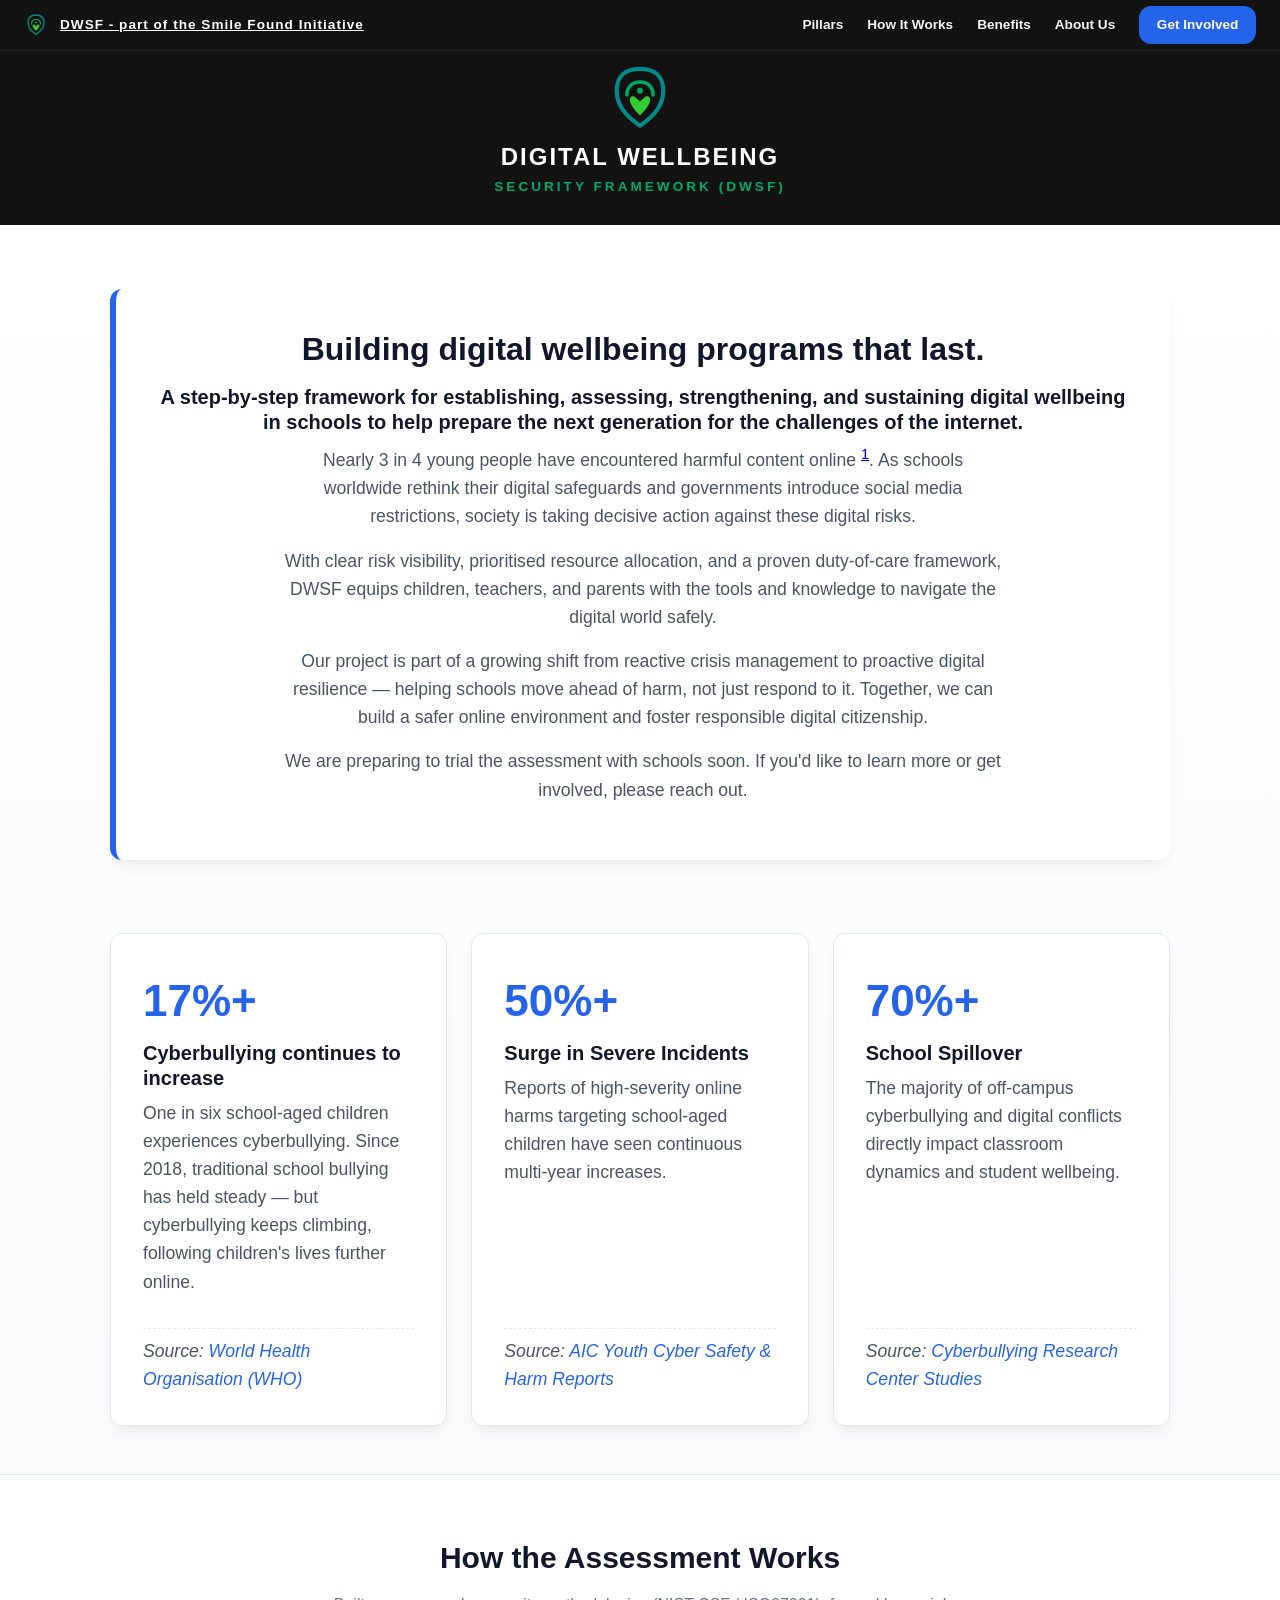
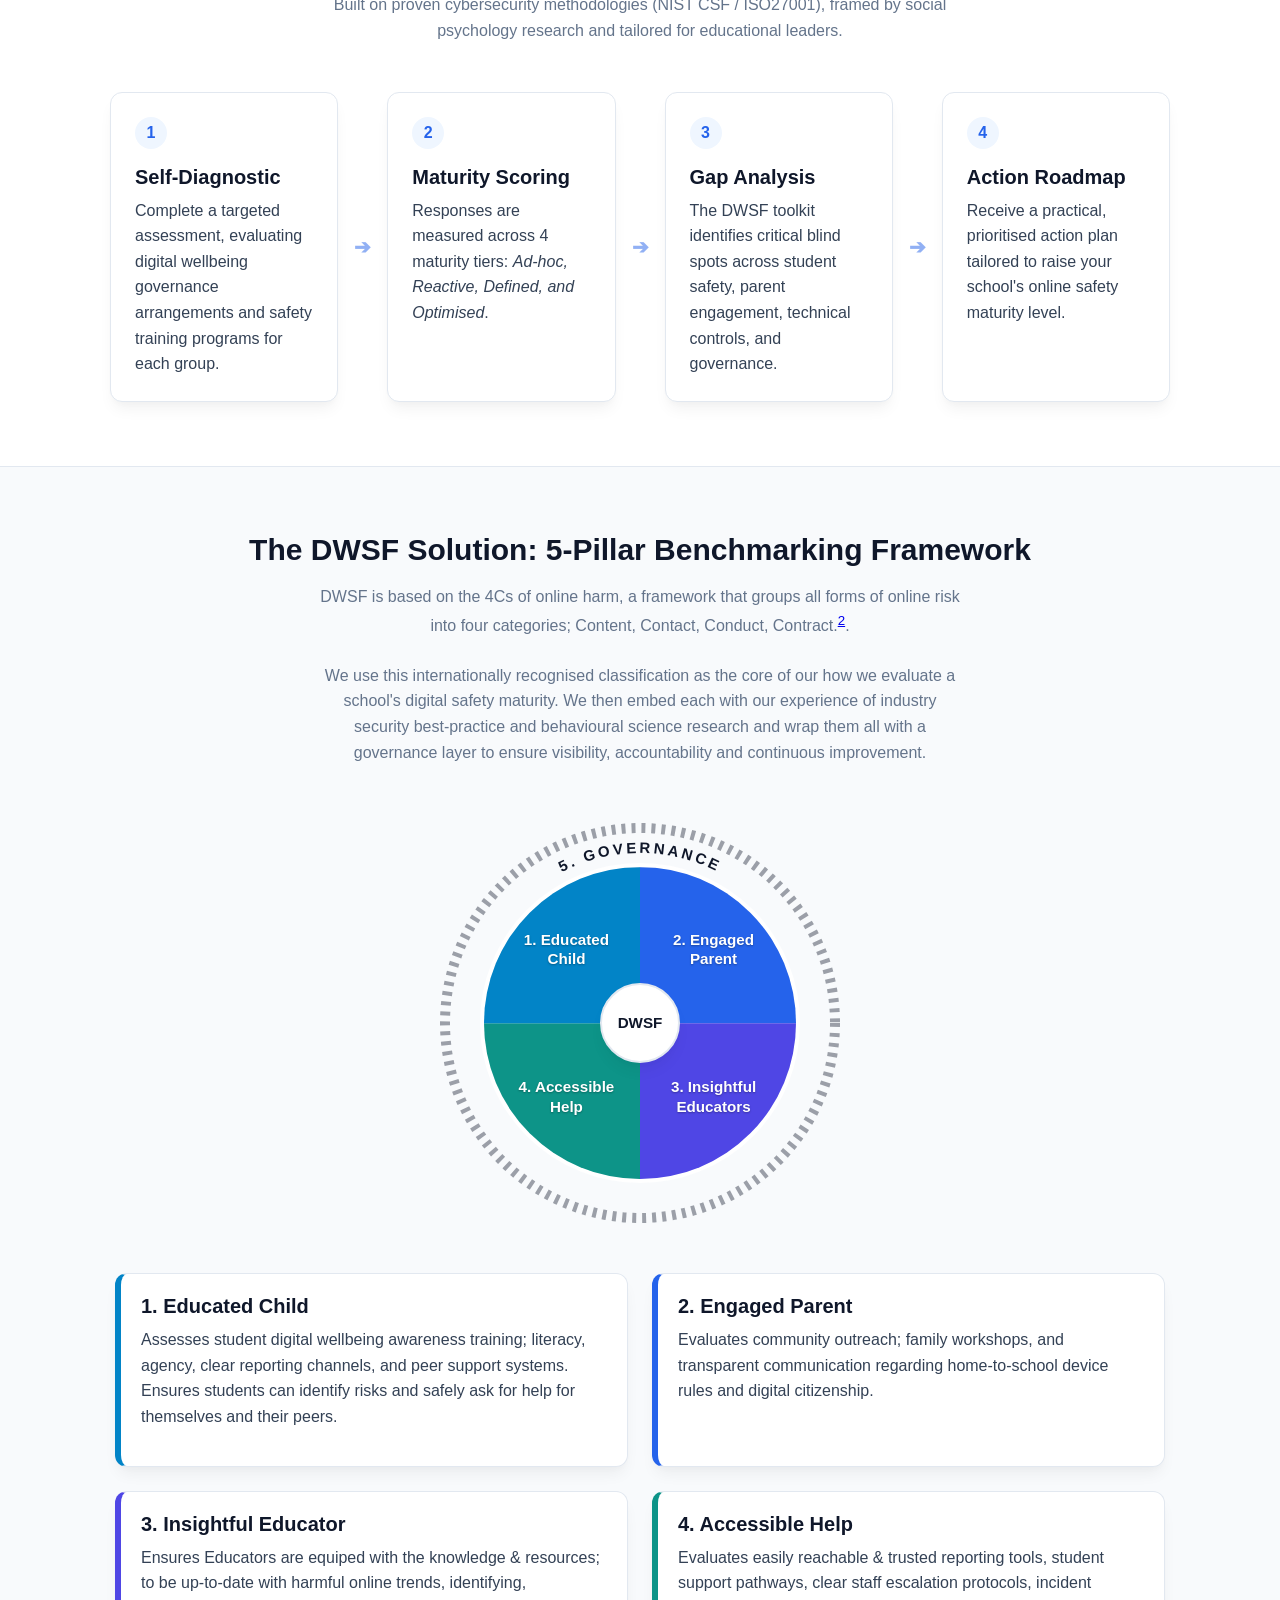
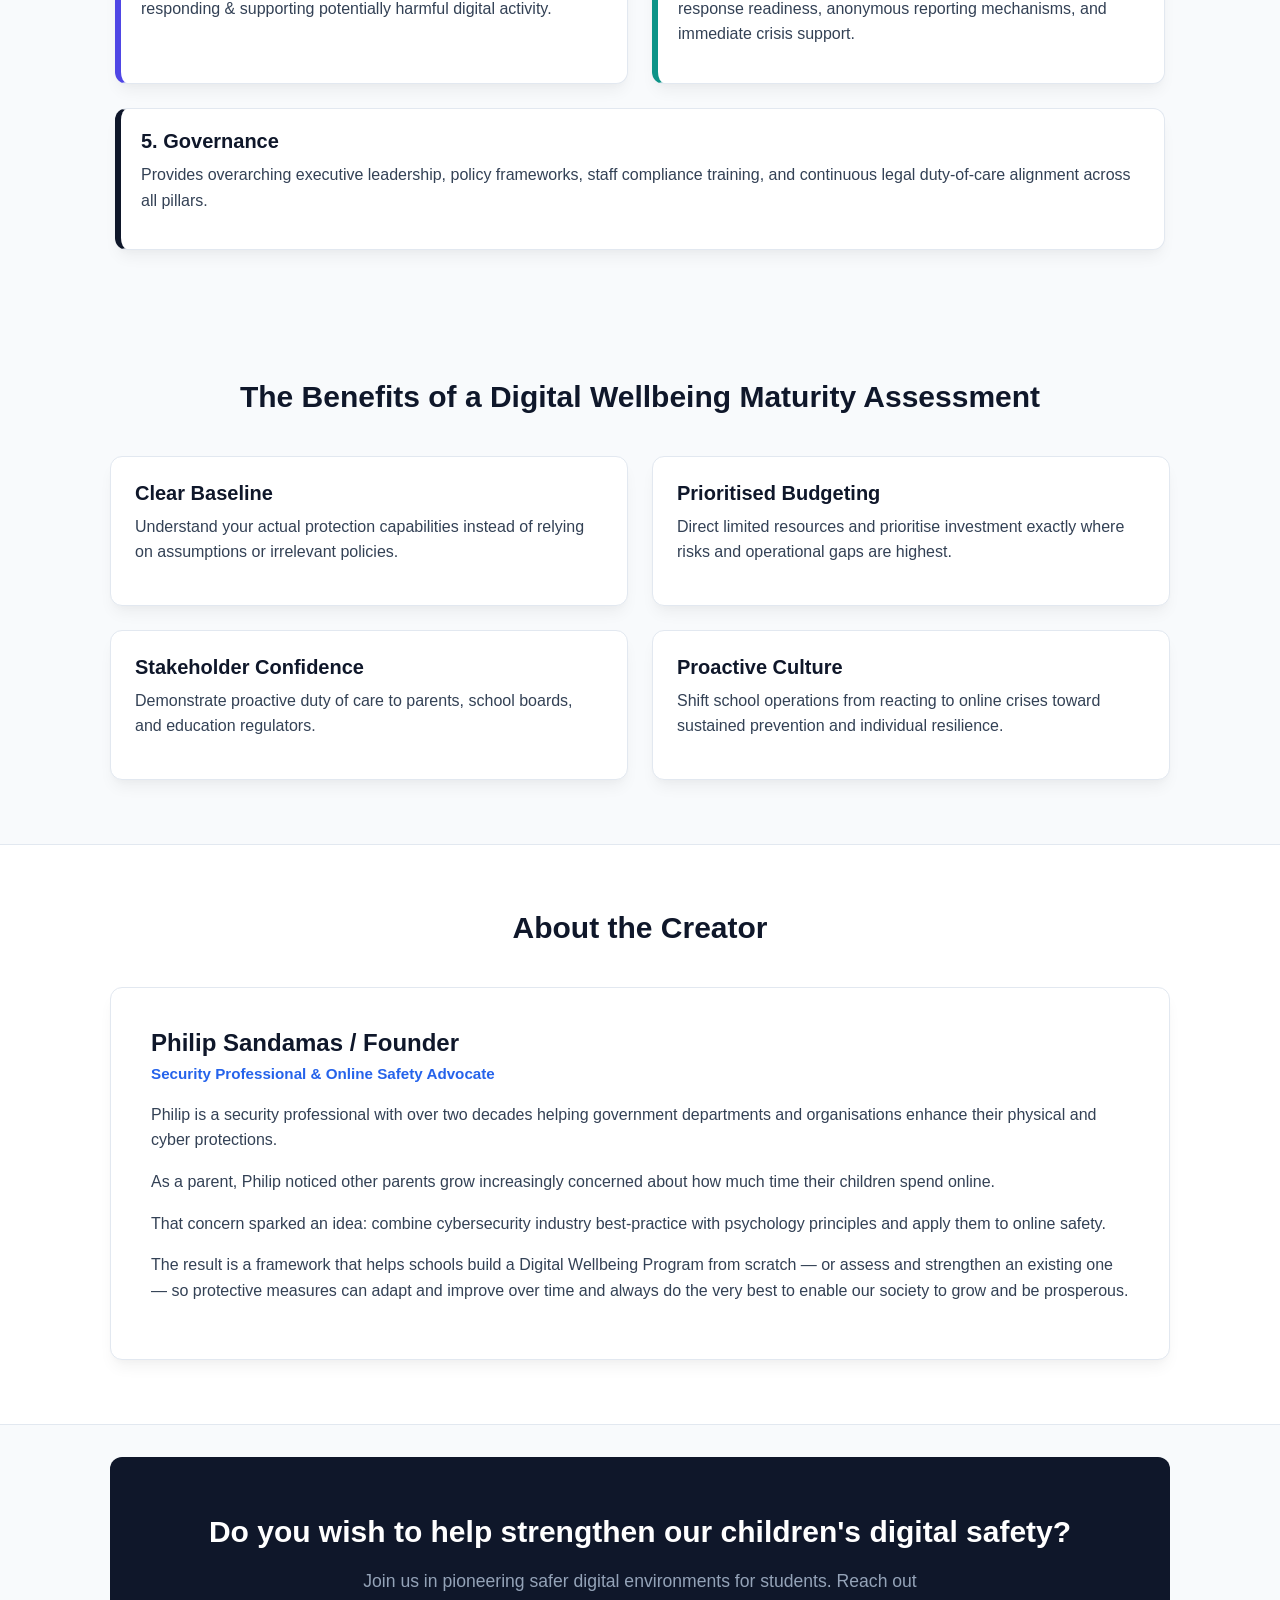
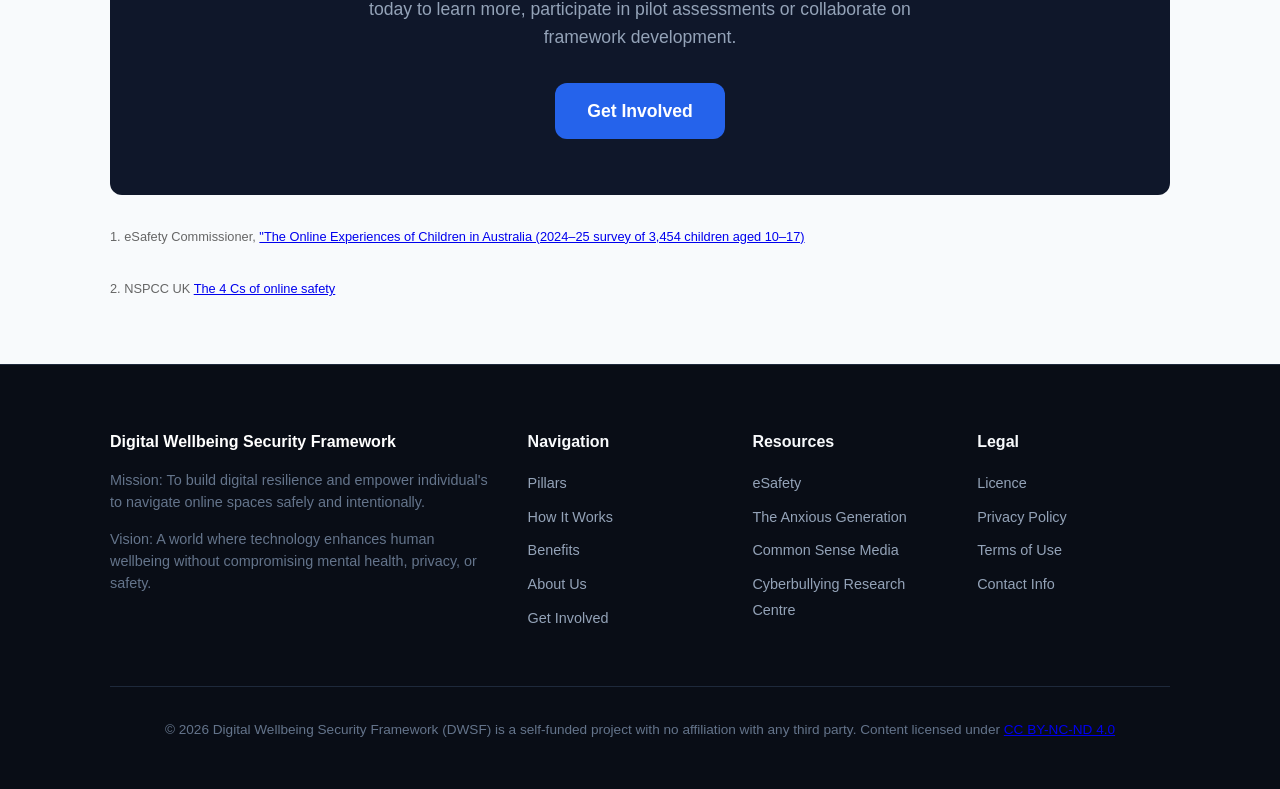
==== index.html @ 6ddc3c22 "Change link text from 'Get in touch' to 'Get Involved'" ====
<!DOCTYPE html>
<html lang="en">
<head>
<meta charset="UTF-8">
<meta name="viewport" content="width=device-width, initial-scale=1.0">
<title>Digital Wellbeing Security Framework (DWSF).</title>

  <link rel="stylesheet" href="style.css">

  <!--icon in titl url bar. If removing, rememnber the four SVG files in root-->
<link rel="icon" href="/favicon.ico" sizes="any">
  <link rel="icon" href="icon.svg" type="image/svg+xml">
  <link rel="apple-touch-icon" href="apple-touch-icon.png">
  
</head>
<body id="top">

<!-- ============ HEADER ============ -->
<header class="site-header">
  <div class="header-logo">
    <svg class="logo-icon-header" viewBox="0 0 240 240" fill="none" xmlns="http://www.w3.org/2000/svg">
      <path d="M120 20 C170 20 200 45 200 95 C200 155 150 195 120 215 C90 195 40 155 40 95 C40 45 70 20 120 20 Z" stroke="#008B8B" stroke-width="14" fill="none" stroke-linejoin="round"/>
      <path d="M75 110 C75 80 95 65 120 65 C145 65 165 80 165 110" stroke="#00A86B" stroke-width="12" stroke-linecap="round" fill="none"/>
      <circle cx="120" cy="95" r="10" fill="#00A86B"/>
      <path d="M120 180 C100 160 85 140 85 125 C85 115 95 110 105 118 L120 132 L135 118 C145 110 155 115 155 125 C155 140 140 160 120 180 Z" fill="#32CD32"/>
    </svg>
    <a href="#top" class="header-title">DWSF - part of the Smile Found Initiative</a>
  </div>
  <nav class="header-nav" id="headerNav">
    <a href="#pillars">Pillars</a>
    <a href="#how-it-works">How It Works</a>
    <a href="#benefits">Benefits</a>
    <a href="#about">About Us</a>
    <a href="#get-involved" class="btn">Get Involved</a>
  </nav>

  <button class="nav-toggle" id="navToggle" aria-label="Toggle navigation menu" aria-expanded="false">
    <span></span>
    <span></span>
    <span></span>
  </button>
</header>

<!-- ============ DARK HERO ============ -->
<section class="hero-section">
  <div class="hero-logo-wrapper">
    <svg class="logo-icon-hero" viewBox="0 0 240 240" fill="none" xmlns="http://www.w3.org/2000/svg">
      <path d="M120 20 C170 20 200 45 200 95 C200 155 150 195 120 215 C90 195 40 155 40 95 C40 45 70 20 120 20 Z" stroke="#008B8B" stroke-width="14" fill="none" stroke-linejoin="round"/>
      <path d="M75 110 C75 80 95 65 120 65 C145 65 165 80 165 110" stroke="#00A86B" stroke-width="12" stroke-linecap="round" fill="none"/>
      <circle cx="120" cy="95" r="10" fill="#00A86B"/>
      <path d="M120 180 C100 160 85 140 85 125 C85 115 95 110 105 118 L120 132 L135 118 C145 110 155 115 155 125 C155 140 140 160 120 180 Z" fill="#32CD32"/>
    </svg>
    <h1 class="hero-title">DIGITAL WELLBEING</h1>
    <p class="hero-subtitle">SECURITY FRAMEWORK (DWSF)</p>
  </div>
</section>

<!-- ============ CONTENT INTRO ============ -->
<section class="hero-content">
  <div class="container">

    <div class="hero-box">
    <h2>Building digital wellbeing programs that last.</h2>

    <h3>A step-by-step framework for establishing, assessing, strengthening, and sustaining digital wellbeing in schools to help prepare the next generation for the challenges of the internet.</h3>

    <p>Nearly 3 in 4 young people have encountered harmful content online <sup><a href="#footnote-1" id="ref-1">1</a></sup>. As schools worldwide rethink their digital safeguards and governments introduce social media restrictions, society is taking decisive action against these digital risks.</p>

    <p>With clear risk visibility, prioritised resource allocation, and a proven duty-of-care framework, DWSF equips children, teachers, and parents with the tools and knowledge to navigate the digital world safely.</p>

   <p>Our project is part of a growing shift from reactive crisis management to proactive digital resilience — helping schools move ahead of harm, not just respond to it. Together, we can build a safer online environment and foster responsible digital citizenship.</p>

    <p>We are preparing to trial the assessment with schools soon. If you'd like to learn more or get involved, please reach out.</p>
    </div>
    <br>
   

    <div class="stat-grid">
      <div class="stat-card">
        <div>
          <div class="stat-number">17%+</div>
          <h3>Cyberbullying continues to increase</h3>
         <p>One in six school-aged children experiences cyberbullying. Since 2018, traditional school bullying has held steady — but cyberbullying keeps climbing, following children's lives further online.</p>
        </div>
        <p class="stat-source">
          Source: <a href="https://www.who.int/europe/news/item/27-03-2024-one-in-six-school-aged-children-experiences-cyberbullying--finds-new-who-europe-study" target="_blank" rel="noopener noreferrer">World Health Organisation (WHO)</a>
        </p>
      </div>

      <div class="stat-card">
        <div>
          <div class="stat-number">50%+</div>
          <h3>Surge in Severe Incidents</h3>
          <p>Reports of high-severity online harms targeting school-aged children have seen continuous multi-year increases.</p>
        </div>
        <p class="stat-source">
          Source: <a href="https://www.aic.gov.au/publications/tandi/tandi638" target="_blank" rel="noopener noreferrer">AIC Youth Cyber Safety & Harm Reports</a>
        </p>
      </div>

      <div class="stat-card">
        <div>
          <div class="stat-number">70%+</div>
          <h3>School Spillover</h3>
          <p>The majority of off-campus cyberbullying and digital conflicts directly impact classroom dynamics and student wellbeing.</p>
        </div>
        <p class="stat-source">
          Source: <a href="https://cyberbullying.org/summary-of-our-cyberbullying-research" target="_blank" rel="noopener noreferrer">Cyberbullying Research Center Studies</a>
        </p>
      </div>
    </div>
  </div>
</section>

<!-- ============ HOW IT WORKS ============ -->
<section id="how-it-works" style="background: var(--card-bg); border-top: 1px solid var(--border); border-bottom: 1px solid var(--border);">
  <div class="container">
    <h2>How the Assessment Works</h2>
    <p class="text-center" style="max-width: 650px; margin: -1.5rem auto 3rem; color: var(--text-muted);">
      Built on proven cybersecurity methodologies (NIST CSF / ISO27001), framed by social psychology research and tailored for educational leaders.
    </p>

    <div class="steps-wrapper">
      <div class="step-card">
        <div class="step-badge">1</div>
        <h3>Self-Diagnostic</h3>
        <p>Complete a targeted assessment, evaluating digital wellbeing governance arrangements and safety training programs for each group.</p>
      </div>

      <div class="step-arrow" aria-hidden="true">➔</div>

      <div class="step-card">
        <div class="step-badge">2</div>
        <h3>Maturity Scoring</h3>
        <p>Responses are measured across 4 maturity tiers: <em>Ad-hoc, Reactive, Defined, and Optimised</em>.</p>
      </div>

      <div class="step-arrow" aria-hidden="true">➔</div>

      <div class="step-card">
        <div class="step-badge">3</div>
        <h3>Gap Analysis</h3>
        <p>The DWSF toolkit identifies critical blind spots across student safety, parent engagement, technical controls, and governance.</p>
      </div>

      <div class="step-arrow" aria-hidden="true">➔</div>

      <div class="step-card">
        <div class="step-badge">4</div>
        <h3>Action Roadmap</h3>
        <p>Receive a practical, prioritised action plan tailored to raise your school's online safety maturity level.</p>
      </div>
    </div>
  </div>
</section>
  
<!-- ============ PILLARS / FRAMEWORK ============ -->
<section id="pillars">
  <div class="container">
    <h2>The DWSF Solution: 5-Pillar Benchmarking Framework</h2>
    <p class="text-center" style="max-width: 650px; margin: -1.5rem auto 3rem; color: var(--text-muted);">
      DWSF is based on the 4Cs of online harm, a framework that groups all forms of online risk into four categories; Content, Contact, Conduct, Contract.<sup><a href="#ref-2">2</a></sup>.</p>
    
    <p class="text-center" style="max-width: 650px; margin: -1.5rem auto 3rem; color: var(--text-muted);">
      We use this internationally recognised classification as the core of our how we evaluate a school's digital safety maturity. We then embed each with our experience of industry security best-practice and behavioural science research and wrap them all with a governance layer to ensure visibility, accountability and continuous improvement.  
    </p>

    <div class="pillar-diagram-container">
      <div class="circle-wrapper">

        <div class="inner-pie">
          <div class="pie-slice slice-1">
            <span class="slice-text label-1">2. Engaged<br>Parent</span>
          </div>
          <div class="pie-slice slice-2">
            <span class="slice-text label-2">3. Insightful<br>Educators</span>
          </div>
          <div class="pie-slice slice-3">
            <span class="slice-text label-3">4. Accessible<br>Help</span>
          </div>
          <div class="pie-slice slice-4">
            <span class="slice-text label-4">1. Educated<br>Child</span>
          </div>
          <div class="pie-center-hub">DWSF</div>
        </div>

        <svg class="outer-ring-svg" viewBox="0 0 420 420" xmlns="http://www.w3.org/2000/svg">
          <circle cx="210" cy="210" r="195" fill="none" stroke="var(--pillar-gov)" stroke-width="10" stroke-dasharray="4 6" opacity="0.4"/>
          <path id="governanceArc" d="M 40 210 A 170 170 0 0 1 380 210" fill="none" stroke="none"/>
          <text font-size="15" font-weight="800" letter-spacing="3px" fill="var(--pillar-gov)">
            <textPath href="#governanceArc" startOffset="50%" text-anchor="middle">
              5. GOVERNANCE
            </textPath>
          </text>
        </svg>

      </div>

      <!-- Detailed Legend Grid (1 through 5) -->
      <div class="pillar-legend">
        <div class="legend-card child">
          <h3>1. Educated Child</h3>
          <p>Assesses student digital wellbeing awareness training; literacy, agency, clear reporting channels, and peer support systems. Ensures students can identify risks and safely ask for help for themselves and their peers.
          </p>
        </div>

        <div class="legend-card parent">
          <h3>2. Engaged Parent</h3>
          <p>Evaluates community outreach; family workshops, and transparent communication regarding home-to-school device rules and digital citizenship.</p>
        </div>

        <div class="legend-card users">
          <h3>3. Insightful Educator</h3>
          <p>Ensures Educators are equiped with the knowledge & resources; to be up-to-date with harmful online trends, identifying, responding & supporting potentially harmful digital activity.</p>
        </div>

        <div class="legend-card help">
          <h3>4. Accessible Help</h3>
          <p>Evaluates easily reachable & trusted reporting tools, student support pathways, clear staff escalation protocols, incident response readiness, anonymous reporting mechanisms, and immediate crisis support. </p>
        </div>

        <div class="legend-card gov">
          <h3>5. Governance</h3>
          <p>Provides overarching executive leadership, policy frameworks, staff compliance training, and continuous legal duty-of-care alignment across all pillars.</p>
        </div>
      </div>
    </div>
  </div>
</section>

<!-- ============ BENEFITS ============ -->
<section id="benefits">
  <div class="container">
    <h2>The Benefits of a Digital Wellbeing Maturity Assessment</h2>
    <div class="benefits-grid">
      <div class="benefit-item">
        <h3>Clear Baseline</h3>
        <p>Understand your actual protection capabilities instead of relying on assumptions or irrelevant policies.</p>
      </div>
      <div class="benefit-item">
        <h3>Prioritised Budgeting</h3>
        <p>Direct limited resources and prioritise investment exactly where risks and operational gaps are highest.</p>
      </div>
      <div class="benefit-item">
        <h3>Stakeholder Confidence</h3>
        <p>Demonstrate proactive duty of care to parents, school boards, and education regulators.</p>
      </div>
      <div class="benefit-item">
        <h3>Proactive Culture</h3>
        <p>Shift school operations from reacting to online crises toward sustained prevention and individual resilience.</p>
      </div>
    </div>
  </div>
</section>

<!-- ============ ABOUT ============ -->
<section id="about" style="background: var(--card-bg); border-top: 1px solid var(--border); border-bottom: 1px solid var(--border);">
  <div class="container">
    <h2>About the Creator</h2>
    <div class="about-card">
      <!--<div class="about-avatar">Photo Placeholder</div> -->
      <div class="about-content">
        <h3>Philip Sandamas / Founder</h3>
        <div class="about-title">Security Professional &amp; Online Safety Advocate</div>
        <p>Philip is a security professional with over two decades helping government departments and organisations enhance their physical and cyber protections.</p>
        <p>As a parent, Philip noticed other parents grow increasingly concerned about how much time their children spend online.</p> 
        <p>That concern sparked an idea: combine cybersecurity industry best-practice with psychology principles and apply them to online safety.</p>
       <p> The result is a framework that helps schools build a Digital Wellbeing Program from scratch — or assess and strengthen an existing one — so protective measures can adapt and improve over time and always do the very best to enable our society to grow and be prosperous.</p>
      </div>
    </div>
  </div>
</section>

<!-- ============ CTA ============ -->
<section id="get-involved" class="container">
  <div class="cta-section">
    <h2>Do you wish to help strengthen our children's digital safety?</h2>
    <p>Join us in pioneering safer digital environments for students. Reach out today to learn more, participate in pilot assessments or collaborate on framework development.</p>
    <a href="mailto:contact@digitalwellbeingsecurityframework.com?subject=Inquiry%3A%20DWSF%20Project%20Participation" class="btn-cta">Get Involved</a>
  </div>
</section>

<a href="#get-involved" class="floating-cta" id="floatingCta">
  Get Involved
</a>
  
<!-- ============ FOOTNOTE ============ -->
<p id="footnote-1" class="footnote">
  1. eSafety Commissioner,
  <a href="https://www.esafety.gov.au/research/the-online-experiences-of-children-in-australia/snapshot-content-associated-with-harm" target="_blank" rel="noopener noreferrer">"The Online Experiences of Children in Australia (2024–25 survey of 3,454 children aged 10–17)</a>
</p>
  <p id="ref-2" class="footnote">
  2. NSPCC UK
   <a href="https://learning.nspcc.org.uk/news/2023/september/4-cs-of-online-safety#:~:text=These%20are%20known%20as%20the%204%20Cs,face%20when%20interacting%20with%20other%20users%20online." target="_blank" rel="noopener noreferrer">The 4 Cs of online safety</a>
</p>

<!-- ============ FOOTER ============ -->
<footer>
  <div class="container">
    <div class="footer-grid">
      <div class="footer-col">
        <h4 style="color:#FFF;">Digital Wellbeing Security Framework</h4>
        <p>Mission: To build digital resilience and empower individual's to navigate online spaces safely and intentionally.</p>
        <p>Vision: A world where technology enhances human wellbeing without compromising mental health, privacy, or safety.</p>
      </div>
      <div class="footer-col">
        <h4>Navigation</h4>
        <ul class="footer-links">
          <li><a href="#pillars">Pillars</a></li>
          <li><a href="#how-it-works">How It Works</a></li>
          <li><a href="#benefits">Benefits</a></li>
          <li><a href="#about">About Us</a></li>
          <li><a href="#get-involved">Get Involved</a></li>
        </ul>
      </div>
      <div class="footer-col">
        <h4>Resources</h4>
        <ul class="footer-links">
          <li><a href="https://www.esafety.gov.au" target="_blank" rel="noopener noreferrer">eSafety</a></li>
          <li><a href="https://www.anxiousgeneration.com" target="_blank" rel="noopener noreferrer">The Anxious Generation</a></li>
          <li><a href="https://www.commonsense.org" target="_blank" rel="noopener noreferrer">Common Sense Media</a></li>
          <li><a href="https://cyberbullying.org" target="_blank" rel="noopener noreferrer">Cyberbullying Research Centre</a></li>
        </ul>
      </div>
     
      <div class="footer-col">
        <h4>Legal</h4>
        <ul class="footer-links">
         <li><a href="https://creativecommons.org/licenses/by-nc-nd/4.0/">Licence</a></li>
         <li><a href="privacy.html">Privacy Policy</a></li>
          <li><a href="terms.html">Terms of Use</a></li>
          <li><a href="mailto:contact@digitalwellbeingsecurityframework.com">Contact Info</a></li>
        </ul>
      </div>
      
    </div>

    <div class="footer-bottom">
      <p>&copy; 2026 Digital Wellbeing Security Framework (DWSF) is a self-funded project with no affiliation with any third party. Content licensed under 
  <a href="https://creativecommons.org/licenses/by-nc-nd/4.0/" target="_blank" rel="noopener noreferrer">CC BY-NC-ND 4.0</a></p>
   
    </div>
  </div>
</footer>


<script src="./script.js"></script>

</body>
</html>
---- style.css ----
:root {
  --primary: #0F172A;
  --accent: #2563EB;
  --accent-light: #EFF6FF;
  --text: #334155;
  --text-muted: #64748B;
  --bg: #F8FAFC;
  --card-bg: #FFFFFF;
  --border: #E2E8F0;
  --shadow: 0 10px 15px -3px rgba(0, 0, 0, 0.05), 0 4px 6px -2px rgba(0, 0, 0, 0.02);
  --radius: 12px;
  --header-bg: #121212;

  /* Pillar Theme Colors */
  --pillar-1: #0284C7; /* Sky Blue    - 1. Empowered Child */
  --pillar-2: #2563EB; /* Royal Blue  - 2. Engaged Parent */
  --pillar-3: #4F46E5; /* Indigo      - 3. Insightful Educator */
  --pillar-4: #0D9488; /* Teal        - 4. Accessible Help */
  --pillar-gov: #0F172A; /* Dark Navy - 5. Governance (outer ring) */
}

* { box-sizing: border-box; margin: 0; padding: 0; }
html { scroll-behavior: smooth; }

body {
  font-family: -apple-system, BlinkMacSystemFont, "Segoe UI", Roboto, Helvetica, Arial, sans-serif;
  color: var(--text);
  background-color: var(--bg);
  line-height: 1.6;
}

.container { max-width: 1100px; margin: 0 auto; padding: 0 20px; }

h1, h2, h3 { color: var(--primary); font-weight: 700; line-height: 1.25; }
h1 { font-size: 2.5rem; margin-bottom: 1rem; }
h2 { font-size: 1.875rem; text-align: center; margin-bottom: 2.5rem; }
h3 { font-size: 1.25rem; margin-bottom: 0.5rem; }

p { margin-bottom: 1rem; }
.text-center { text-align: center; }
section { padding: 4rem 0; }

/* ============ HEADER (dark, Spotify-style) ============ */
.site-header {
  display: flex;
  justify-content: space-between;
  align-items: center;
  padding: 6px 24px;
  background-color: #121212;
  position: sticky;
  top: 0;
  z-index: 100;
  border-bottom: 1px solid #222222;
  transition: background-color 180ms ease;
}

.header-logo { display: flex; align-items: center; gap: 12px; }
.logo-icon-header { height: 24px; width: auto; object-fit: contain; }

.header-title {
  color: #ffffff;
  font-weight: 700;
  font-size: 0.85rem;
  letter-spacing: 1px;
}

.header-nav { display: flex; align-items: center; gap: 1.5rem; list-style: none; }

.header-nav a {
  color: #f8f5f5;
  text-decoration: none;
  font-weight: 600;
  font-size: 0.85rem;
  transition: color 0.2s ease;
}
.header-nav a:hover { color: #ffffff; }

.nav-toggle {
  display: none;
  flex-direction: column;
  justify-content: space-between;
  width: 24px;
  height: 18px;
  background: none;
  border: none;
  cursor: pointer;
  padding: 0;
}

.nav-toggle span {
  display: block;
  height: 2px;
  width: 100%;
  background-color: #ffffff;
  border-radius: 2px;
}

.btn {
  display: inline-block;
  background-color: var(--accent);
  color: #FFF !important;
  padding: 0.5rem 1.1rem;
  border-radius: var(--radius);
  text-decoration: none;
  font-weight: 600;
  font-size: 0.85rem;
  transition: background-color 0.2s ease;
}
.btn:hover { background-color: #1D4ED8; }

/* ============ DARK HERO (icon + title) ============ */
.hero-section {
  display: flex;
  justify-content: center;
  align-items: center;
  text-align: center;
  padding: 12px 20px;
  background-color: #121212;
}

.hero-logo-wrapper { display: flex; flex-direction: column; align-items: center; }

.logo-icon-hero {
  height: 70px;
  width: auto;
  margin-bottom: 10px;
  object-fit: contain;
}

.hero-title {
  color: #ffffff;
  font-size: 1.5rem;
  font-weight: 800;
  letter-spacing: 2px;
  margin: 0;
  line-height: 1.2;
}

.hero-subtitle {
  color: #00A86B;
  font-size: 0.85rem;
  font-weight: 700;
  letter-spacing: 3px;
  margin-top: 4px;
}

/* ============ LIGHT CONTENT INTRO ============ */
.hero-content {
  padding: 4rem 0 3rem;
  text-align: center;
  background: linear-gradient(180deg, #FFFFFF 0%, var(--bg) 100%);
}

.hero-content h2 { font-size: 2rem; font-weight: 700; color: #0F172A; margin-bottom: 1rem; }

.hero-content p {
  font-size: 1.1rem;
  font-weight: 400;
  color: #475569;
  line-height: 1.6;
  max-width: 720px;
  margin-left: auto;
  margin-right: auto;
}

.hero-box {
  background: var(--card-bg);
  border-left: 6px solid var(--accent);
  border-radius: var(--radius);
  box-shadow: var(--shadow);
  padding: 2.5rem;
}

/* ============ STAT GRID ============ */
.stat-grid {
  display: grid;
  grid-template-columns: repeat(auto-fit, minmax(280px, 1fr));
  gap: 1.5rem;
  margin-top: 3rem;
}

.stat-card {
  background: var(--card-bg);
  border: 1px solid var(--border);
  border-radius: var(--radius);
  padding: 2rem;
  box-shadow: var(--shadow);
  display: flex;
  flex-direction: column;
  justify-content: space-between;
  text-align: left;
}

.stat-number { font-size: 2.75rem; font-weight: 800; color: var(--accent); margin-bottom: 0.25rem; }

.stat-source {
  font-size: 0.85rem;
  color: var(--text-muted);
  margin-top: 1rem;
  margin-bottom: 0;
  border-top: 1px dashed var(--border);
  padding-top: 0.5rem;
  font-style: italic;
}
.stat-source a { color: var(--accent); text-decoration: none; }
.stat-source a:hover { text-decoration: underline; }

/* ============ PILLAR DIAGRAM (4-slice pie + governance ring) ============ */
.pillar-diagram-container {
  display: flex;
  flex-direction: column;
  align-items: center;
  justify-content: center;
  gap: 2.5rem;
  margin-top: 2rem;
}

.circle-wrapper {
  position: relative;
  width: 420px;
  height: 420px;
  border-radius: 50%;
  display: flex;
  align-items: center;
  justify-content: center;
  flex-shrink: 0;
}

.outer-ring-svg {
  position: absolute;
  inset: 0;
  width: 100%;
  height: 100%;
  z-index: 2;
  pointer-events: none;
}

.inner-pie {
  width: 320px;
  height: 320px;
  border-radius: 50%;
  position: relative;
  overflow: hidden;
  box-shadow: inset 0 0 10px rgba(0,0,0,0.1);
  border: 4px solid #FFFFFF;
  background: transparent;
}

.pie-slice {
  position: absolute;
  width: 100%;
  height: 100%;
  display: flex;
  align-items: center;
  justify-content: center;
  transition: transform 0.3s ease;
}

/* Slice 1: Top-Right -> 2. Engaged Parent */
.slice-1 { background: var(--pillar-2); clip-path: polygon(50% 50%, 50% 0%, 100% 0%, 100% 50%, 50% 50%); }
/* Slice 2: Bottom-Right -> 3. Empowered Users */
.slice-2 { background: var(--pillar-3); clip-path: polygon(50% 50%, 100% 50%, 100% 100%, 50% 100%, 50% 50%); }
/* Slice 3: Bottom-Left -> 4. Accessible Help */
.slice-3 { background: var(--pillar-4); clip-path: polygon(50% 50%, 50% 100%, 0% 100%, 0% 50%, 50% 50%); }
/* Slice 4: Top-Left -> 1. Educated Child */
.slice-4 { background: var(--pillar-1); clip-path: polygon(50% 50%, 0% 50%, 0% 0%, 50% 0%, 50% 50%); }

.slice-text {
  position: absolute;
  color: #FFFFFF;
  font-weight: 700;
  font-size: 0.95rem;
  text-align: center;
  width: 115px;
  line-height: 1.3;
  text-shadow: 0 1px 2px rgba(0,0,0,0.3);
}

.label-1 { top: 20%; right: 8%; }
.label-2 { bottom: 20%; right: 8%; }
.label-3 { bottom: 20%; left: 8%; }
.label-4 { top: 20%; left: 8%; }

.pie-center-hub {
  position: absolute;
  top: 50%;
  left: 50%;
  transform: translate(-50%, -50%);
  width: 80px;
  height: 80px;
  background: #FFFFFF;
  border-radius: 50%;
  z-index: 5;
  display: flex;
  align-items: center;
  justify-content: center;
  box-shadow: var(--shadow);
  font-weight: 800;
  font-size: 0.95rem;
  color: var(--primary);
  text-align: center;
  border: 2px solid var(--border);
}

/* ============ PILLAR LEGEND (1-5) ============ */
.pillar-legend {
  display: grid;
  grid-template-columns: repeat(2, 1fr);
  gap: 1.5rem;
  width: 100%;
  max-width: 1050px;
}

.legend-card {
  background: var(--card-bg);
  border: 1px solid var(--border);
  border-radius: var(--radius);
  padding: 1.25rem;
  box-shadow: var(--shadow);
  border-left: 6px solid var(--accent);
}

.legend-card.child  { border-left-color: var(--pillar-1); }
.legend-card.parent { border-left-color: var(--pillar-2); }
.legend-card.users  { border-left-color: var(--pillar-3); }
.legend-card.help   { border-left-color: var(--pillar-4); }
.legend-card.gov    { grid-column: 1 / -1; border-left-color: var(--pillar-gov); }

/* ============ STEPS / ASSESSMENT FLOW ============ */
.steps-wrapper { display: flex; align-items: stretch; gap: 1rem; }

.step-card {
  background: var(--card-bg);
  border: 1px solid var(--border);
  border-radius: var(--radius);
  padding: 1.5rem;
  box-shadow: var(--shadow);
  flex: 1;
  display: flex;
  flex-direction: column;
  position: relative;
}
.step-card p { margin-bottom: 0; }

.step-arrow {
  display: flex;
  align-items: center;
  justify-content: center;
  color: var(--accent);
  font-size: 1.25rem;
  font-weight: 700;
  opacity: 0.5;
  flex-shrink: 0;
}

.step-badge {
  display: inline-block;
  background: var(--accent-light);
  color: var(--accent);
  font-weight: 700;
  width: 32px;
  height: 32px;
  line-height: 32px;
  border-radius: 50%;
  text-align: center;
  margin-bottom: 1rem;
  flex-shrink: 0;
}

/* ============ BENEFITS GRID ============ */
.benefits-grid { display: grid; grid-template-columns: repeat(2, 1fr); gap: 1.5rem; }

.benefit-item {
  background: var(--card-bg);
  border: 1px solid var(--border);
  border-radius: var(--radius);
  padding: 1.5rem;
  box-shadow: var(--shadow);
}

/* ============ ABOUT SECTION ============ */
.about-card {
  background: var(--card-bg);
  border: 1px solid var(--border);
  border-radius: var(--radius);
  padding: 2.5rem;
  box-shadow: var(--shadow);
  display: flex;
  align-items: center;
  gap: 2.5rem;
}

.about-avatar {
  width: 140px;
  height: 140px;
  border-radius: 50%;
  background-color: var(--accent-light);
  color: var(--accent);
  display: flex;
  align-items: center;
  justify-content: center;
  font-weight: 700;
  font-size: 0.9rem;
  flex-shrink: 0;
  border: 2px dashed var(--accent);
  text-align: center;
  padding: 10px;
}

.about-content h3 { font-size: 1.5rem; margin-bottom: 0.25rem; }

.about-title { color: var(--accent); font-weight: 600; font-size: 0.95rem; margin-bottom: 1rem; }

/* ============ CTA SECTION ============ */
.cta-section {
  background: var(--primary);
  color: #FFF;
  border-radius: var(--radius);
  padding: 3.5rem 2rem;
  text-align: center;
  margin: 2rem 0;
}
.cta-section h2 { color: #FFF; margin-bottom: 1rem; }
.cta-section p { color: #94A3B8; max-width: 600px; margin: 0 auto 2rem; font-size: 1.1rem; }

.btn-cta {
  background-color: var(--accent);
  color: #FFF;
  font-size: 1.1rem;
  padding: 0.85rem 2rem;
  border-radius: var(--radius);
  text-decoration: none;
  font-weight: 600;
  display: inline-block;
  transition: background-color 0.2s ease;
}
.btn-cta:hover { background-color: #1D4ED8; }

/* ============ FLOATING CONTACT BUTTON ============ */
.floating-cta {
  position: fixed;
  bottom: 24px;
  right: 24px;
  background-color: var(--accent);
  color: #FFFFFF;
  padding: 0.85rem 1.4rem;
  border-radius: 999px;
  text-decoration: none;
  font-weight: 700;
  font-size: 0.95rem;
  box-shadow: 0 10px 25px rgba(37, 99, 235, 0.35);
  display: flex;
  align-items: center;
  gap: 0.5rem;
  z-index: 200;
  opacity: 0;
  transform: translateY(20px);
  pointer-events: none;
  transition: opacity 0.3s ease, transform 0.3s ease, background-color 0.2s ease;
}

.floating-cta.visible {
  opacity: 1;
  transform: translateY(0);
  pointer-events: auto;
}

.floating-cta:hover {
  background-color: #1D4ED8;
}

@media (max-width: 640px) {
  .floating-cta {
    bottom: 16px;
    right: 16px;
    left: 16px;
    justify-content: center;
    padding: 0.9rem 1rem;
  }
}

/* ============ FOOTNOTE ============ */
.footnote {
  font-size: 0.8rem;
  color: #666;
  max-width: 1100px;
  margin: 0 auto;
  padding: 0 20px 2rem;
}

/* ============ FOOTER ============ */
footer {
  background: #090D16;
  color: #64748B;
  padding: 4rem 0 2rem;
  margin-top: 2rem;
  border-top: 1px solid #1E293B;
}

.footer-grid { display: grid; grid-template-columns: 2fr repeat(3, 1fr); gap: 2rem; margin-bottom: 3rem; }
.footer-col h4 { color: #F8FAFC; margin-bottom: 1rem; font-size: 1rem; }
.footer-col p { font-size: 0.9rem; line-height: 1.5; }

.footer-links { list-style: none; }
.footer-links li { margin-bottom: 0.5rem; }
.footer-links a {
  color: #94A3B8;
  text-decoration: none;
  font-size: 0.9rem;
  transition: color 0.2s ease;
}
.footer-links a:hover { color: #FFF; }

.footer-bottom { border-top: 1px solid #1E293B; padding-top: 2rem; text-align: center; font-size: 0.85rem; }

/* ============ RESPONSIVE ============ */
@media (max-width: 900px) {
  .steps-wrapper { flex-direction: column; }
  .step-arrow { transform: rotate(90deg); margin: -0.5rem 0; }
  .pillar-legend { grid-template-columns: 1fr; }
  .legend-card.gov { grid-column: 1; }
}

@media (max-width: 850px) {
  .footer-grid { grid-template-columns: 1fr 1fr; }
  .about-card { flex-direction: column; text-align: center; }
}

@media (max-width: 768px) {
  .site-header {
    position: fixed;
    top: 0;
    left: 0;
    right: 0;
    z-index: 1200;
    background: var(--header-bg);
    box-shadow: 0 1px 8px rgba(0,0,0,0.08);
    display: flex;
    align-items: center;
    gap: 1rem;
    padding: 0.5rem 1rem;
    /* account for device safe area (iPhone notch) */
    padding-top: calc(0.5rem + env(safe-area-inset-top));
    /* ensure header height is predictable for content offset below */
    height: calc(56px + env(safe-area-inset-top));
    box-sizing: border-box;
  }

  .nav-toggle { display: flex; }

  /* Ensure nav toggle remains visible in the fixed header */
  .site-header .nav-toggle {
    margin-left: auto;
    z-index: 1250;
  }

  .header-nav {
    display: none;
    position: absolute;
    left: 0;
    right: 0;
    top: calc(56px + env(safe-area-inset-top));
    background-color: #121212;
    flex-direction: column;
    align-items: flex-start;
    padding: 1rem 20px;
    gap: 1rem;
    border-bottom: 1px solid #222222;
    z-index: 1190;
  }

  .header-nav.open { display: flex; }

  /* Push page content down so it isn't hidden under the fixed header */
  body {
    padding-top: calc(56px + env(safe-area-inset-top));
  }

  /* Floating CTA should sit above main content but below header if needed */
  .floating-cta { z-index: 1100; }

  .benefits-grid { grid-template-columns: 1fr; }
  .hero-title { font-size: 1.8rem; }

  /* Stat cards: horizontal scroll instead of stacking vertically */
  .stat-grid {
    display: flex;
    grid-template-columns: none;
    overflow-x: auto;
    gap: 1rem;
    scroll-snap-type: x mandatory;
    padding-bottom: 0.5rem;
    -webkit-overflow-scrolling: touch;
  }
  .stat-card { flex: 0 0 85%; scroll-snap-align: center; }
  .stat-grid::-webkit-scrollbar { height: 6px; }
  .stat-grid::-webkit-scrollbar-thumb { background: var(--border); border-radius: 10px; }
}

@media (max-width: 640px) {
  h1 { font-size: 2rem; }
  h2 { font-size: 1.5rem; }
  .footer-grid { grid-template-columns: 1fr; }
  .circle-wrapper { width: 340px; height: 340px; }
  .inner-pie { width: 250px; height: 250px; }
  .slice-text { font-size: 0.75rem; width: 85px; }
  .pie-center-hub { width: 65px; height: 65px; font-size: 0.8rem; }
}
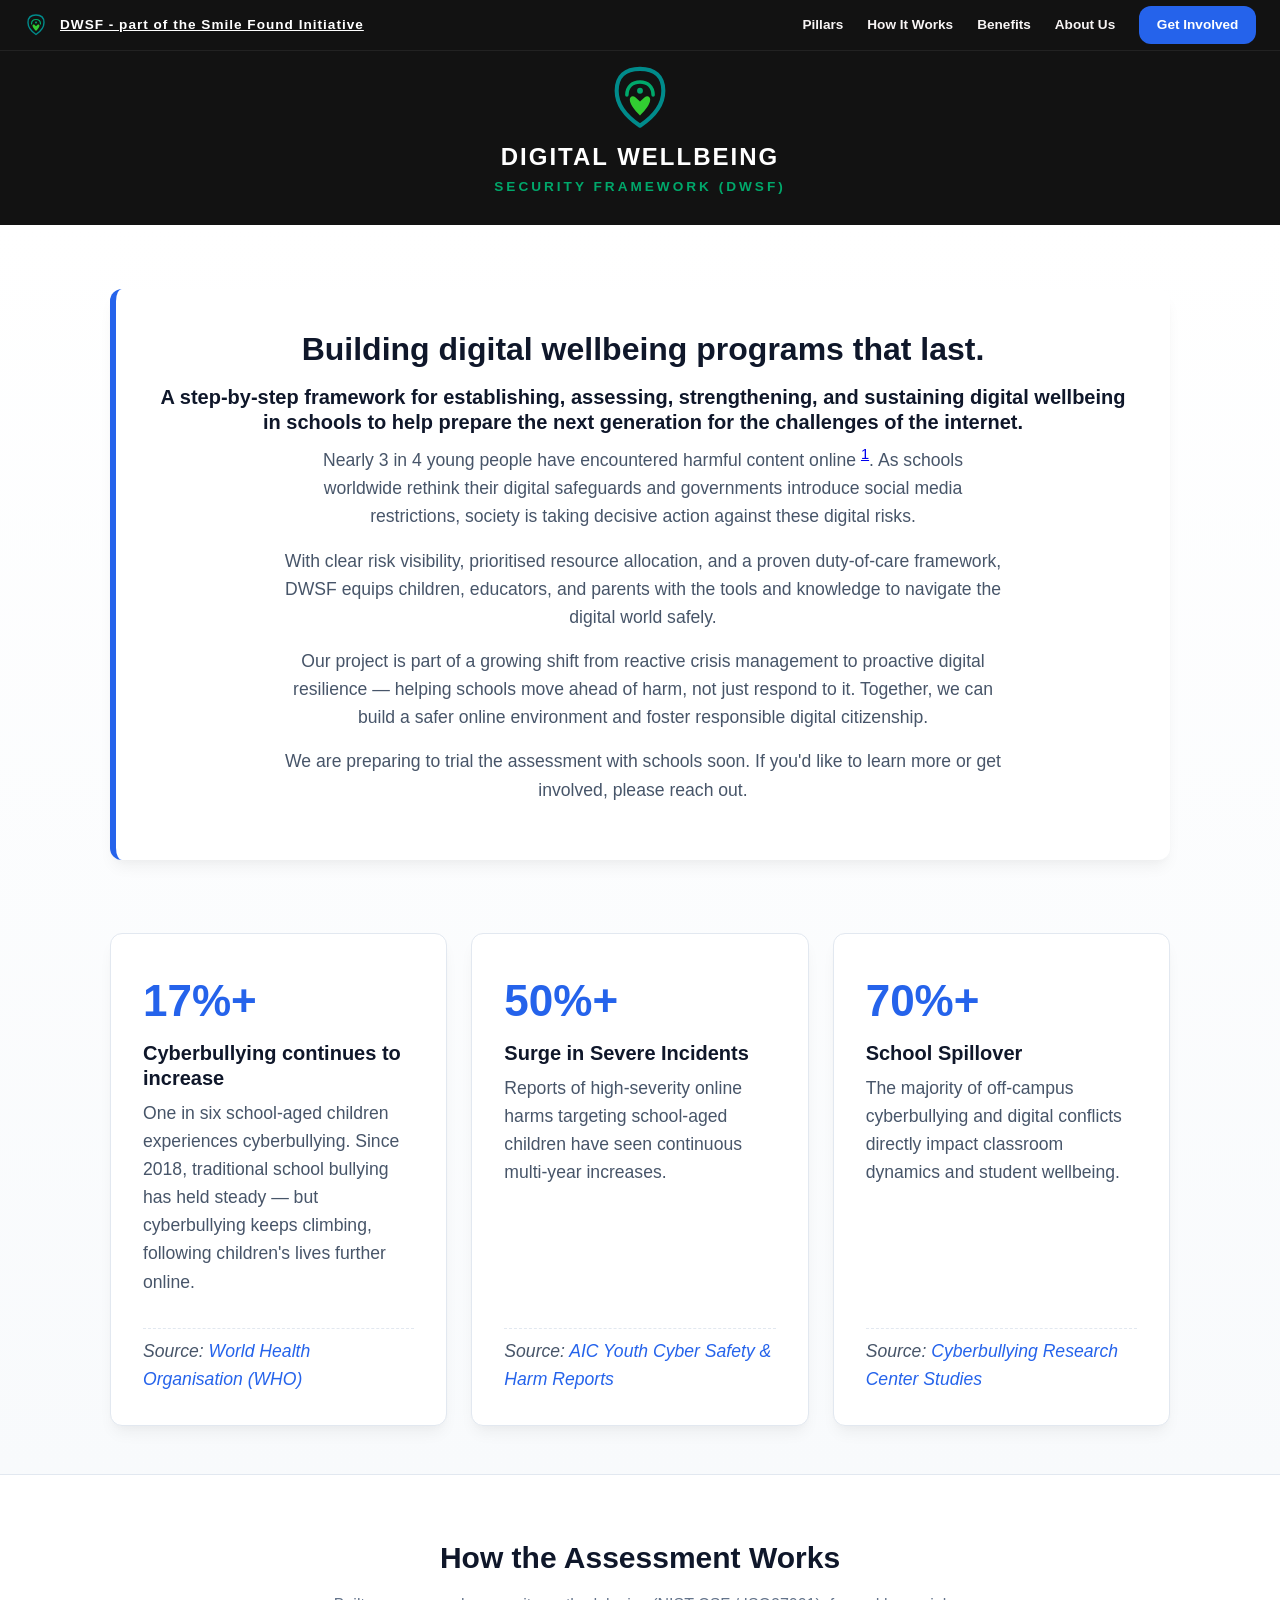
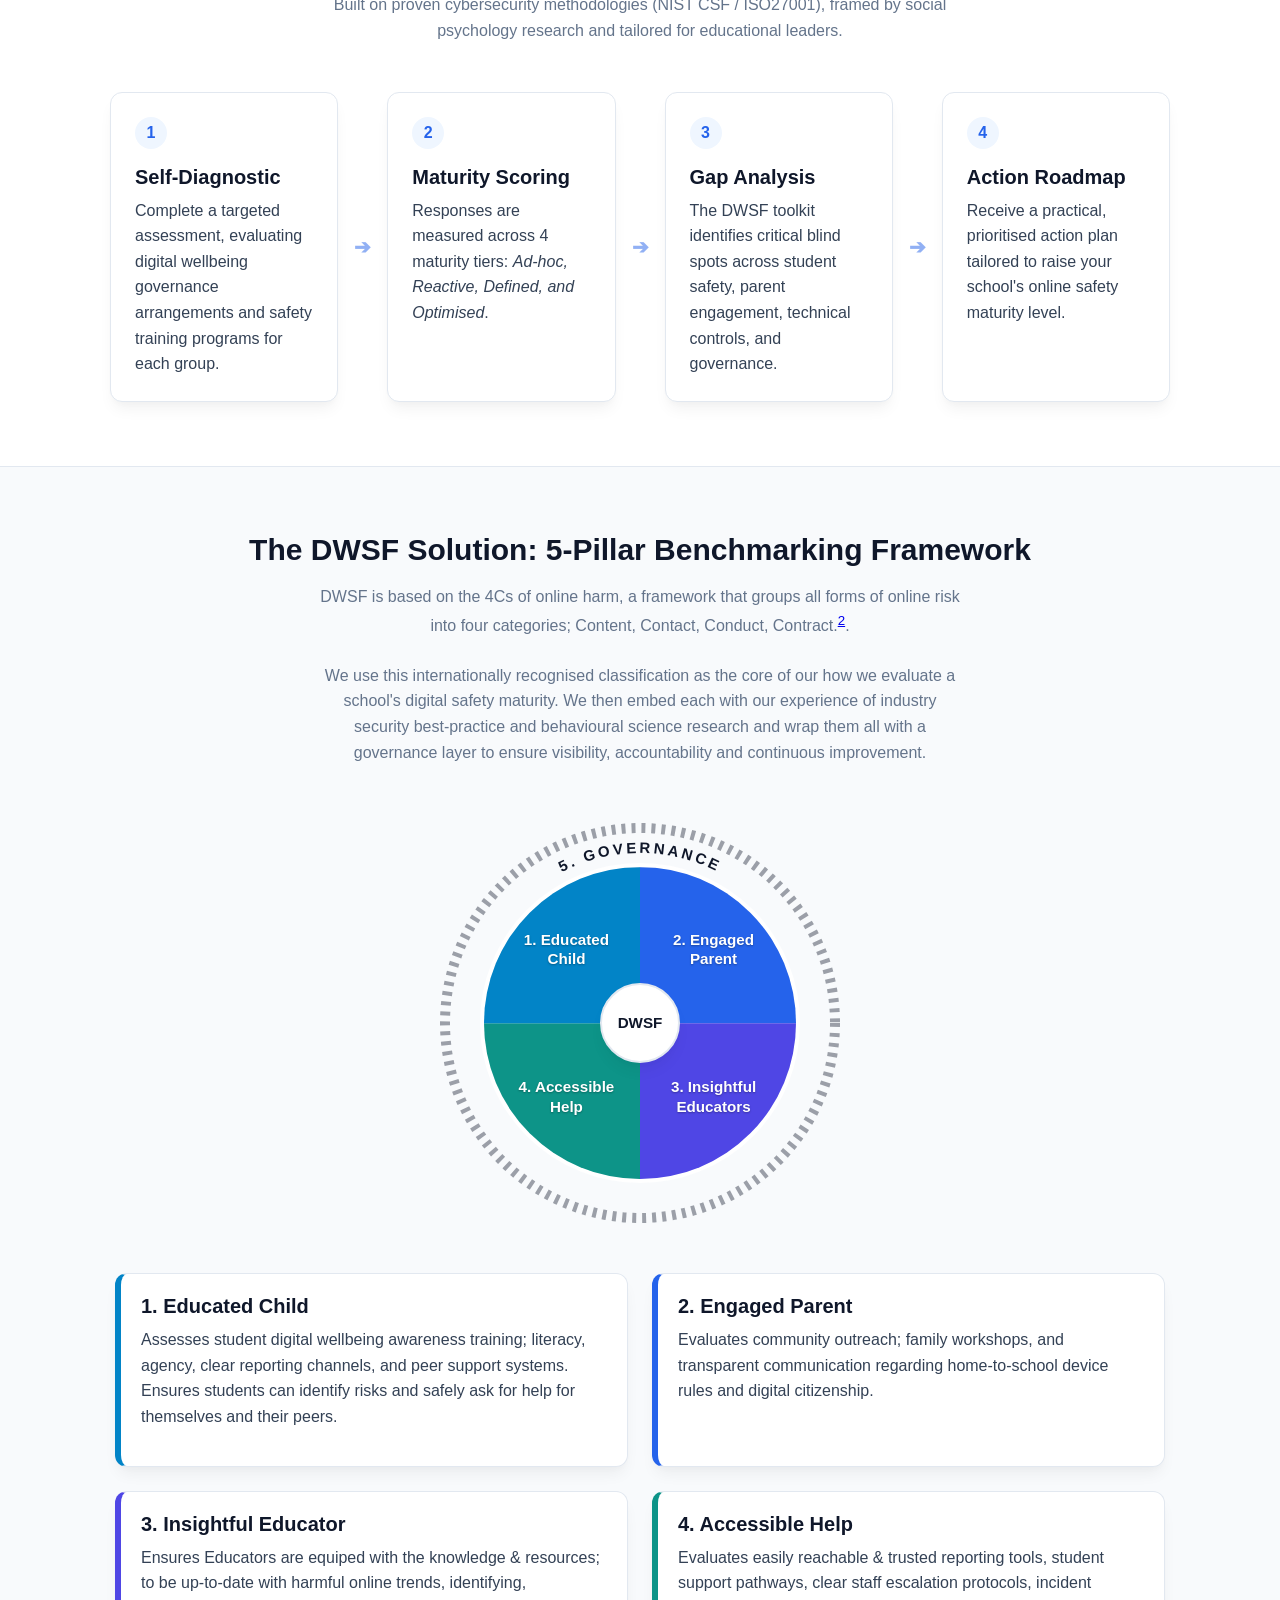
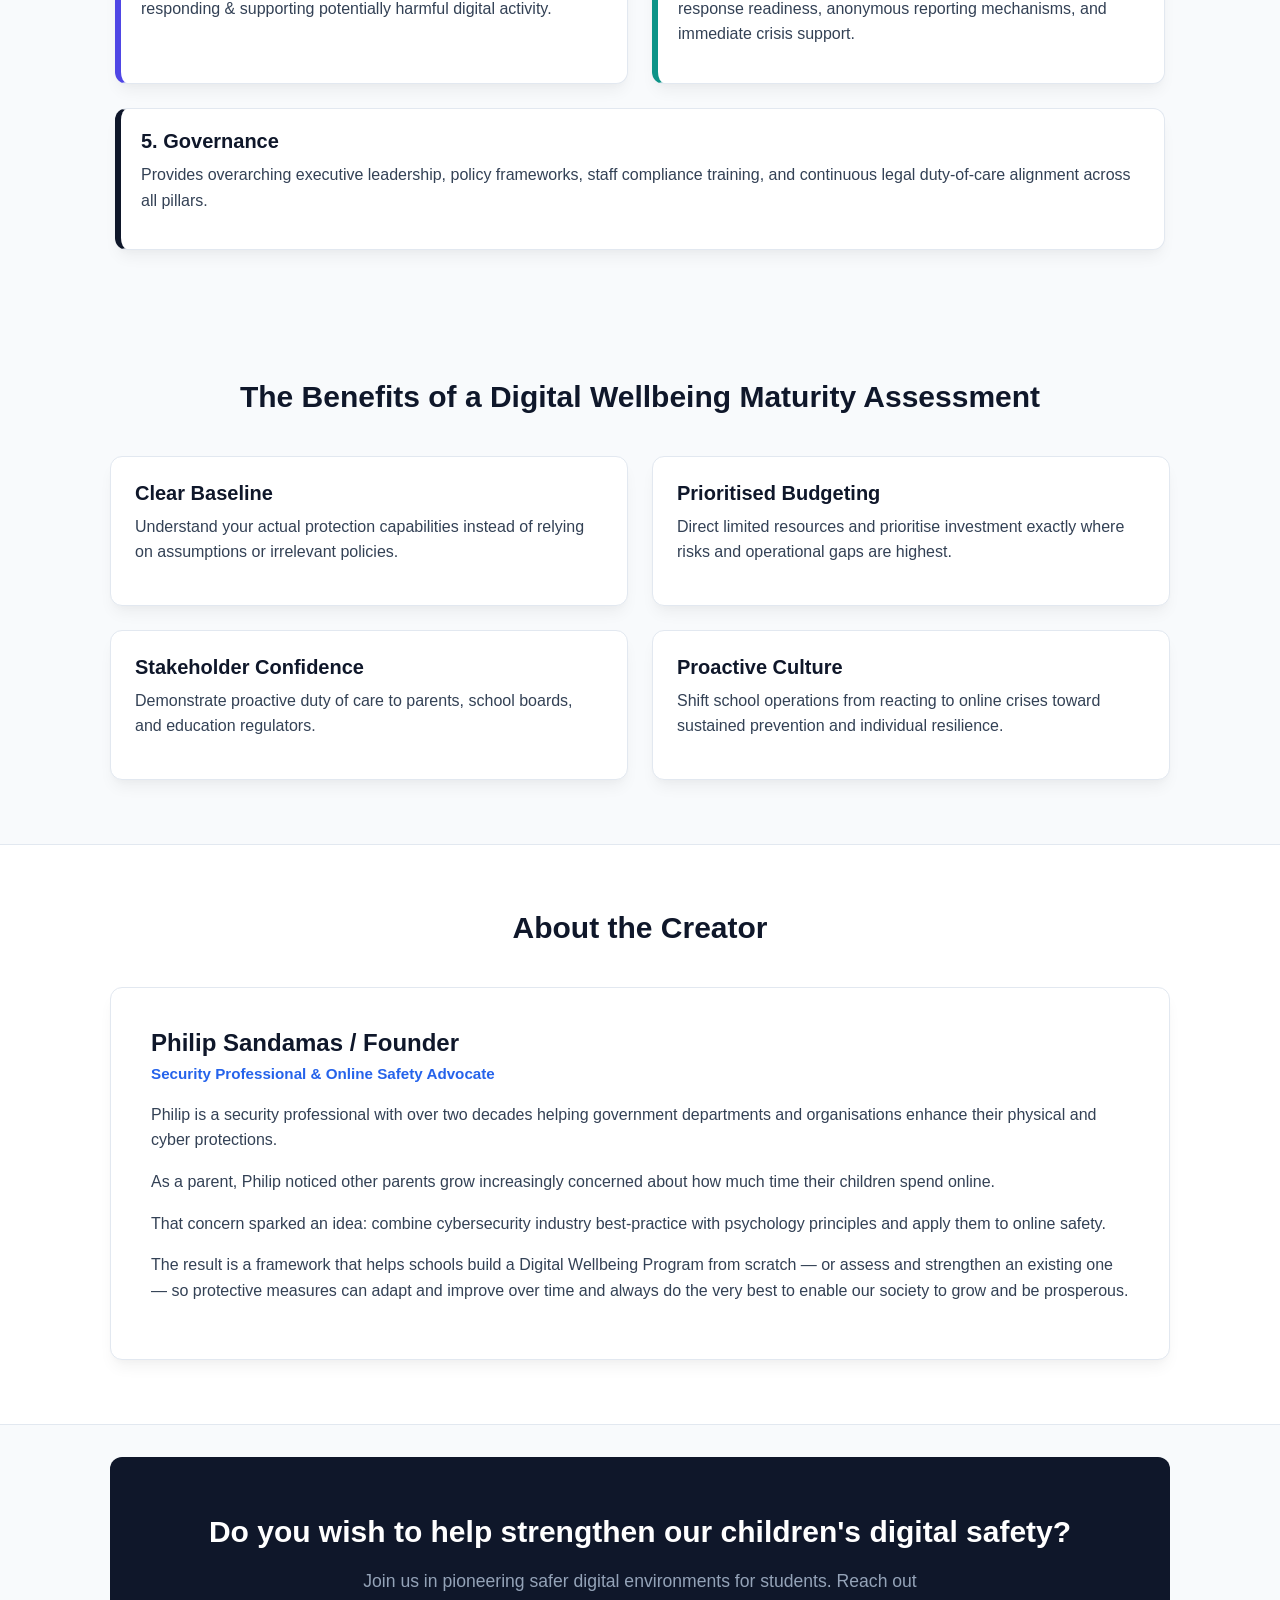
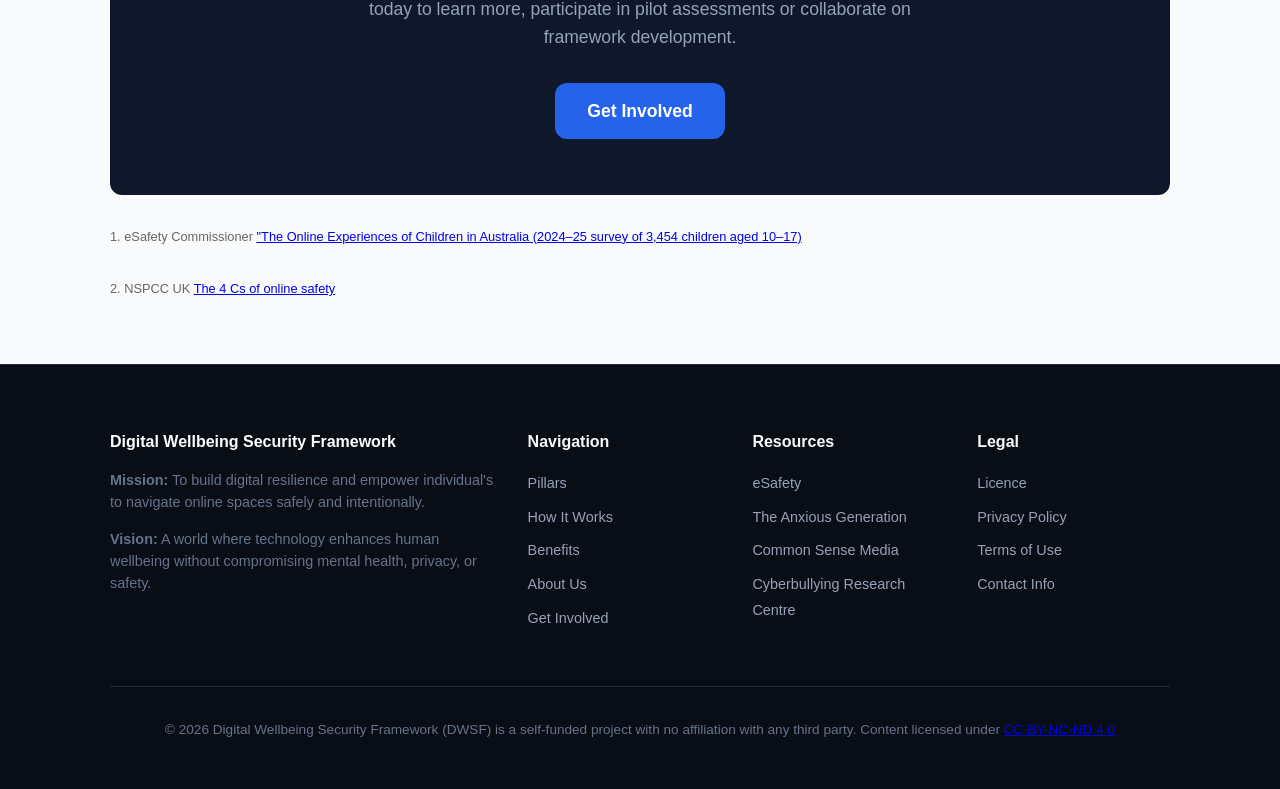
==== commit a6a323ca: "Fix typos and improve text formatting in index.html" ====
--- a/index.html
+++ b/index.html
@@ -7,7 +7,7 @@
 
   <link rel="stylesheet" href="style.css">
 
-  <!--icon in titl url bar. If removing, rememnber the four SVG files in root-->
+  <!--icon in titl url bar. If removing, remember the four SVG files in root-->
 <link rel="icon" href="/favicon.ico" sizes="any">
   <link rel="icon" href="icon.svg" type="image/svg+xml">
   <link rel="apple-touch-icon" href="apple-touch-icon.png">
@@ -66,7 +66,7 @@
 
     <p>Nearly 3 in 4 young people have encountered harmful content online <sup><a href="#footnote-1" id="ref-1">1</a></sup>. As schools worldwide rethink their digital safeguards and governments introduce social media restrictions, society is taking decisive action against these digital risks.</p>
 
-    <p>With clear risk visibility, prioritised resource allocation, and a proven duty-of-care framework, DWSF equips children, teachers, and parents with the tools and knowledge to navigate the digital world safely.</p>
+    <p>With clear risk visibility, prioritised resource allocation, and a proven duty-of-care framework, DWSF equips children, educators, and parents with the tools and knowledge to navigate the digital world safely.</p>
 
    <p>Our project is part of a growing shift from reactive crisis management to proactive digital resilience — helping schools move ahead of harm, not just respond to it. Together, we can build a safer online environment and foster responsible digital citizenship.</p>
 
@@ -285,14 +285,18 @@
 </a>
   
 <!-- ============ FOOTNOTE ============ -->
-<p id="footnote-1" class="footnote">
-  1. eSafety Commissioner,
+<ol>
+  <p id="footnote-1" class="footnote">
+  1. eSafety Commissioner
   <a href="https://www.esafety.gov.au/research/the-online-experiences-of-children-in-australia/snapshot-content-associated-with-harm" target="_blank" rel="noopener noreferrer">"The Online Experiences of Children in Australia (2024–25 survey of 3,454 children aged 10–17)</a>
 </p>
+    </ol>
+  <ol>
   <p id="ref-2" class="footnote">
   2. NSPCC UK
    <a href="https://learning.nspcc.org.uk/news/2023/september/4-cs-of-online-safety#:~:text=These%20are%20known%20as%20the%204%20Cs,face%20when%20interacting%20with%20other%20users%20online." target="_blank" rel="noopener noreferrer">The 4 Cs of online safety</a>
 </p>
+    </ol>
 
 <!-- ============ FOOTER ============ -->
 <footer>
@@ -300,8 +304,8 @@
     <div class="footer-grid">
       <div class="footer-col">
         <h4 style="color:#FFF;">Digital Wellbeing Security Framework</h4>
-        <p>Mission: To build digital resilience and empower individual's to navigate online spaces safely and intentionally.</p>
-        <p>Vision: A world where technology enhances human wellbeing without compromising mental health, privacy, or safety.</p>
+        <p><strong>Mission:</strong> To build digital resilience and empower individual's to navigate online spaces safely and intentionally.</p>
+        <p><strong>Vision:</strong> A world where technology enhances human wellbeing without compromising mental health, privacy, or safety.</p>
       </div>
       <div class="footer-col">
         <h4>Navigation</h4>
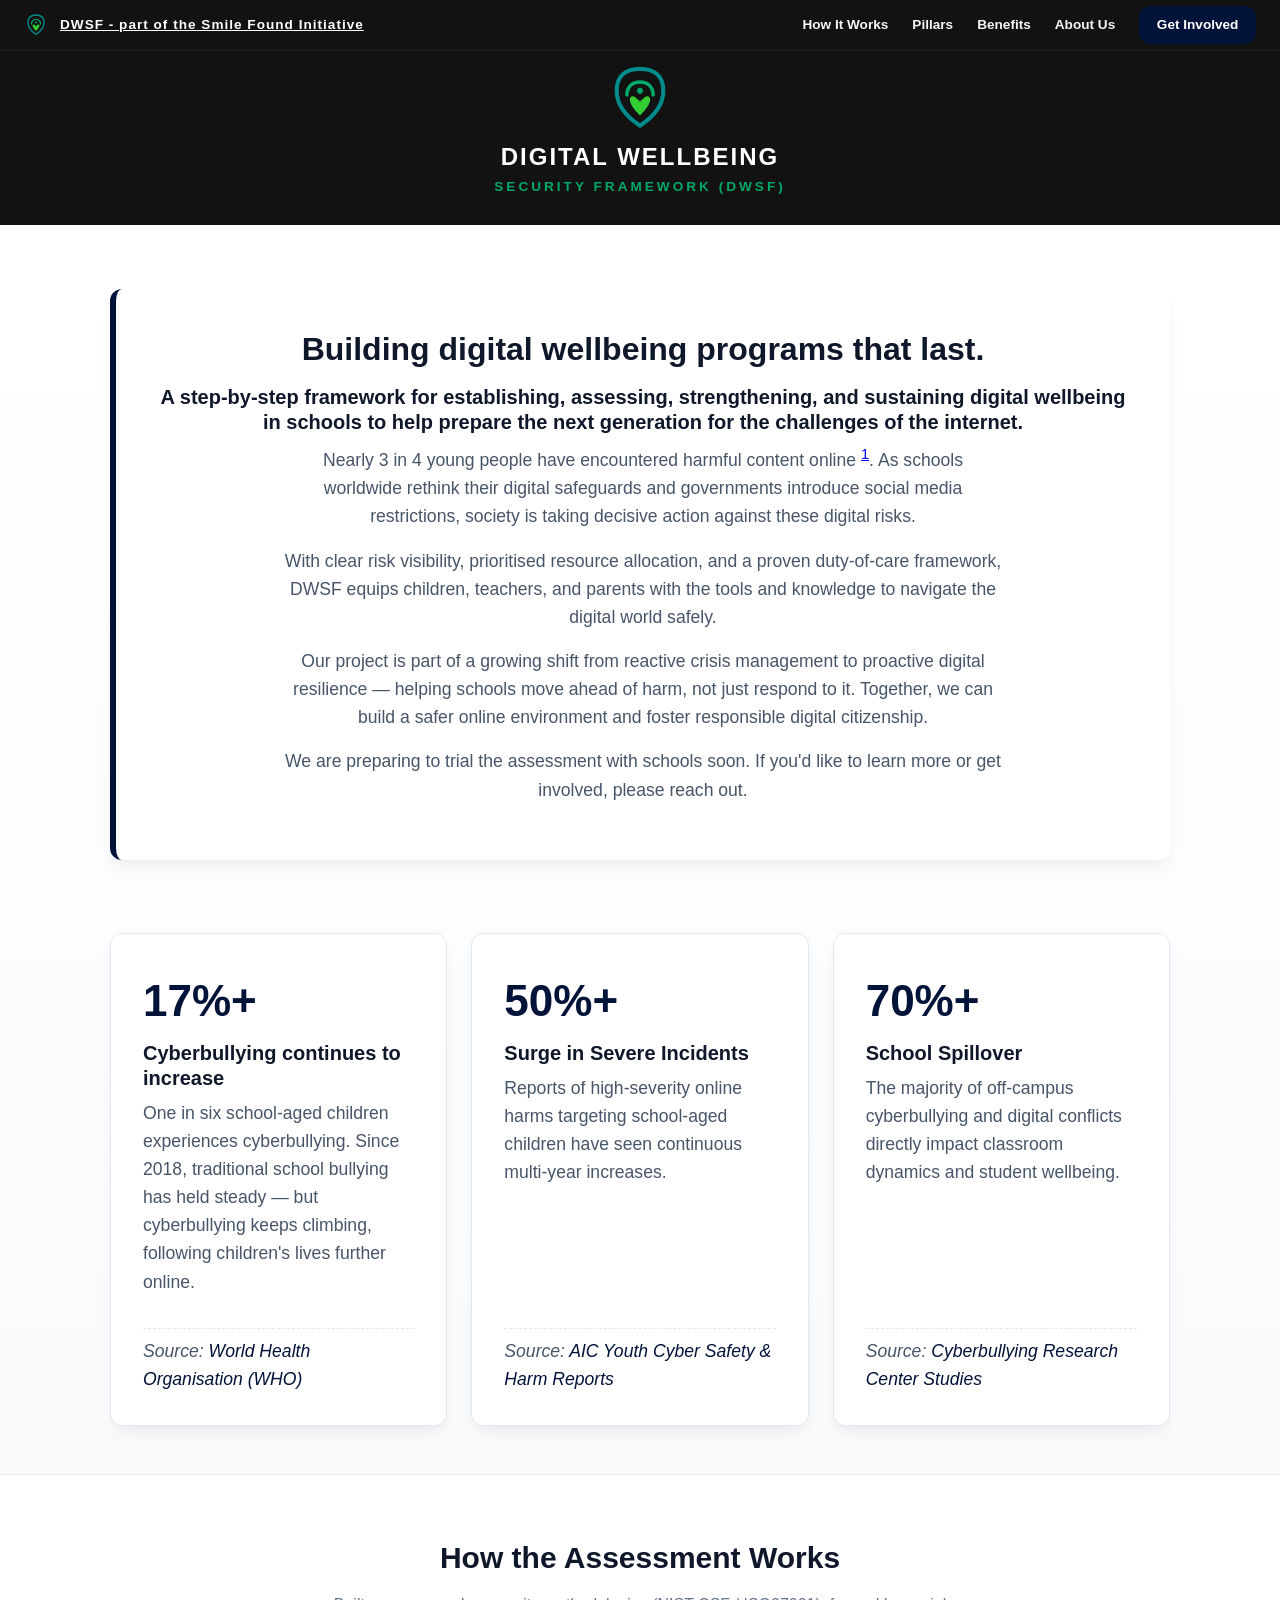
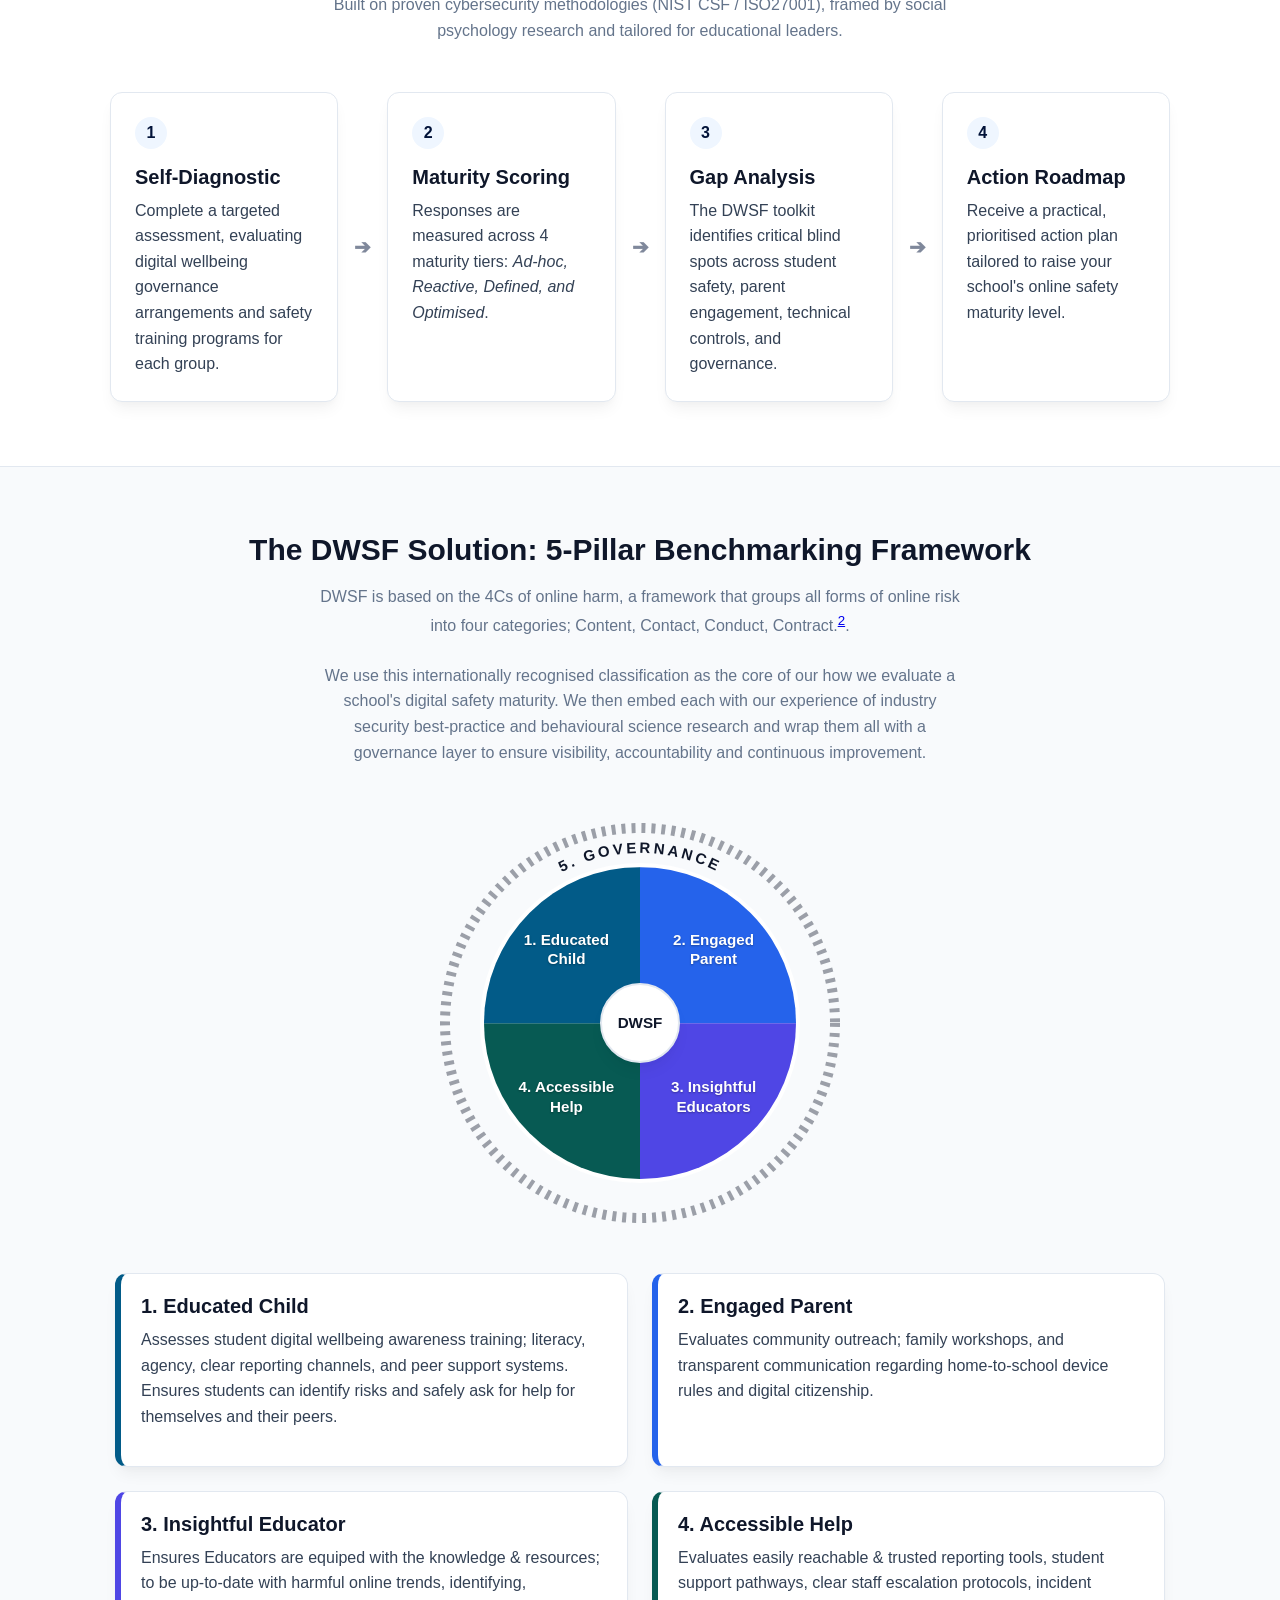
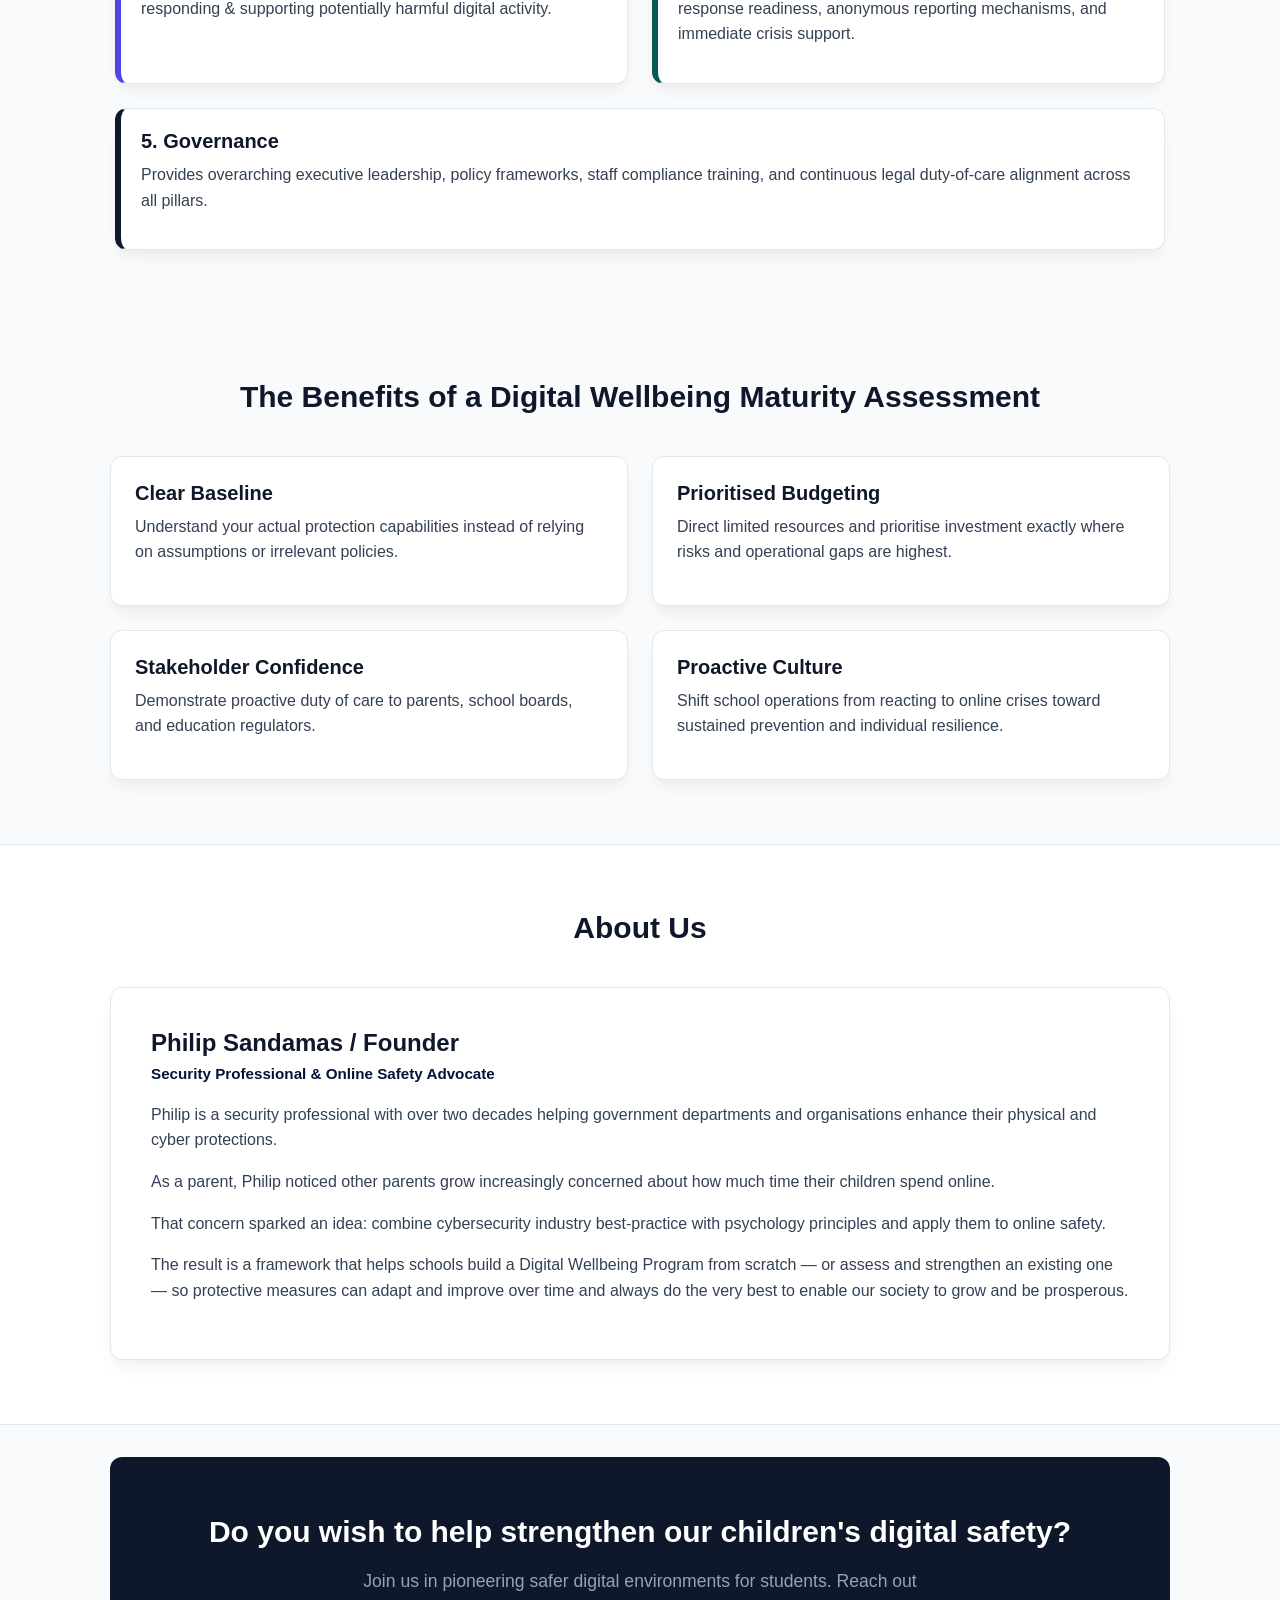
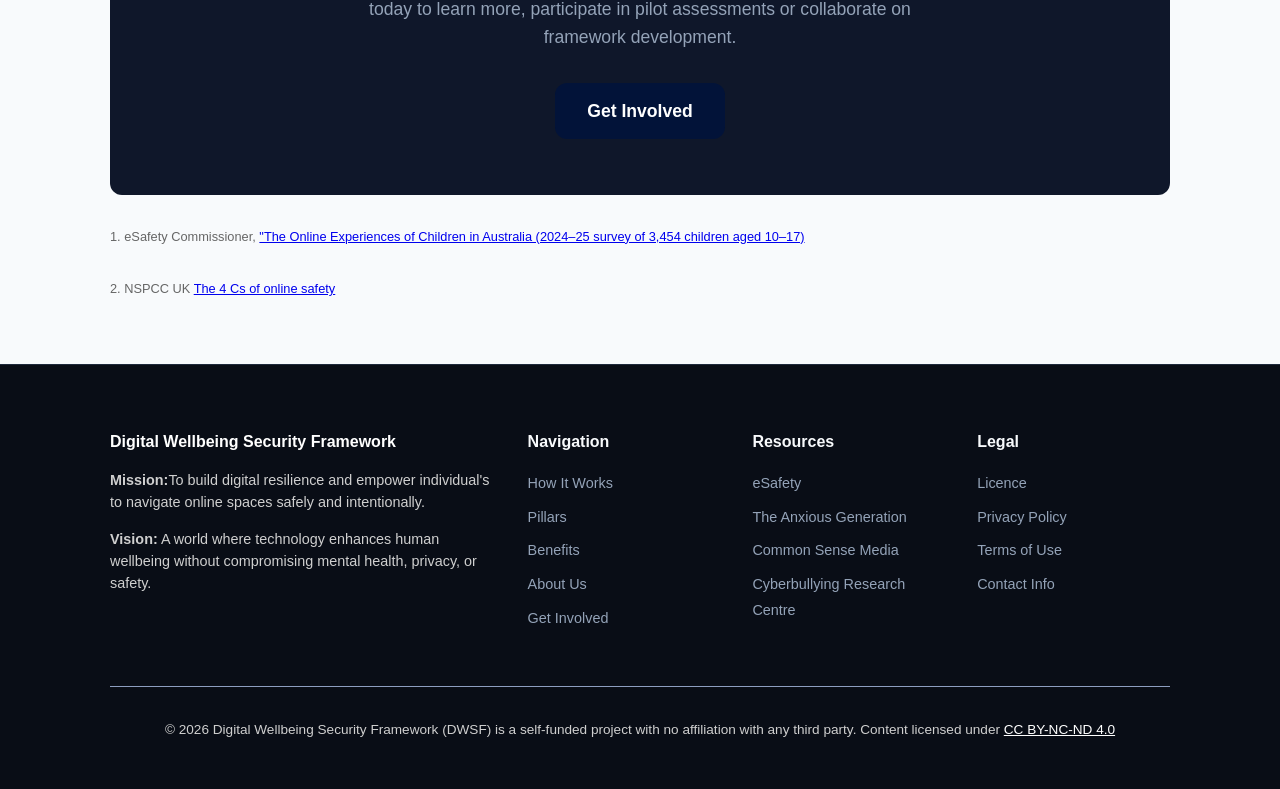
==== commit 6a5a690f: "Add files via upload" ====
--- a/index.html
+++ b/index.html
@@ -7,7 +7,7 @@
 
   <link rel="stylesheet" href="style.css">
 
-  <!--icon in titl url bar. If removing, remember the four SVG files in root-->
+  <!--icon in title url bar. If removing, rememnber the four SVG files in root-->
 <link rel="icon" href="/favicon.ico" sizes="any">
   <link rel="icon" href="icon.svg" type="image/svg+xml">
   <link rel="apple-touch-icon" href="apple-touch-icon.png">
@@ -27,8 +27,8 @@
     <a href="#top" class="header-title">DWSF - part of the Smile Found Initiative</a>
   </div>
   <nav class="header-nav" id="headerNav">
+    <a href="#how-it-works">How It Works</a>
     <a href="#pillars">Pillars</a>
-    <a href="#how-it-works">How It Works</a>
     <a href="#benefits">Benefits</a>
     <a href="#about">About Us</a>
     <a href="#get-involved" class="btn">Get Involved</a>
@@ -66,7 +66,7 @@
 
     <p>Nearly 3 in 4 young people have encountered harmful content online <sup><a href="#footnote-1" id="ref-1">1</a></sup>. As schools worldwide rethink their digital safeguards and governments introduce social media restrictions, society is taking decisive action against these digital risks.</p>
 
-    <p>With clear risk visibility, prioritised resource allocation, and a proven duty-of-care framework, DWSF equips children, educators, and parents with the tools and knowledge to navigate the digital world safely.</p>
+    <p>With clear risk visibility, prioritised resource allocation, and a proven duty-of-care framework, DWSF equips children, teachers, and parents with the tools and knowledge to navigate the digital world safely.</p>
 
    <p>Our project is part of a growing shift from reactive crisis management to proactive digital resilience — helping schools move ahead of harm, not just respond to it. Together, we can build a safer online environment and foster responsible digital citizenship.</p>
 
@@ -256,7 +256,7 @@
 <!-- ============ ABOUT ============ -->
 <section id="about" style="background: var(--card-bg); border-top: 1px solid var(--border); border-bottom: 1px solid var(--border);">
   <div class="container">
-    <h2>About the Creator</h2>
+    <h2>About Us</h2>
     <div class="about-card">
       <!--<div class="about-avatar">Photo Placeholder</div> -->
       <div class="about-content">
@@ -285,18 +285,19 @@
 </a>
   
 <!-- ============ FOOTNOTE ============ -->
-<ol>
-  <p id="footnote-1" class="footnote">
-  1. eSafety Commissioner
+ <ol>
+   <p id="footnote-1" class="footnote">
+  1. eSafety Commissioner,
   <a href="https://www.esafety.gov.au/research/the-online-experiences-of-children-in-australia/snapshot-content-associated-with-harm" target="_blank" rel="noopener noreferrer">"The Online Experiences of Children in Australia (2024–25 survey of 3,454 children aged 10–17)</a>
 </p>
-    </ol>
-  <ol>
+</ol>
+
+<ol>
   <p id="ref-2" class="footnote">
   2. NSPCC UK
    <a href="https://learning.nspcc.org.uk/news/2023/september/4-cs-of-online-safety#:~:text=These%20are%20known%20as%20the%204%20Cs,face%20when%20interacting%20with%20other%20users%20online." target="_blank" rel="noopener noreferrer">The 4 Cs of online safety</a>
 </p>
-    </ol>
+</ol>
 
 <!-- ============ FOOTER ============ -->
 <footer>
@@ -304,14 +305,14 @@
     <div class="footer-grid">
       <div class="footer-col">
         <h4 style="color:#FFF;">Digital Wellbeing Security Framework</h4>
-        <p><strong>Mission:</strong> To build digital resilience and empower individual's to navigate online spaces safely and intentionally.</p>
+        <p><strong>Mission:</strong>To build digital resilience and empower individual's to navigate online spaces safely and intentionally.</p>
         <p><strong>Vision:</strong> A world where technology enhances human wellbeing without compromising mental health, privacy, or safety.</p>
       </div>
       <div class="footer-col">
         <h4>Navigation</h4>
         <ul class="footer-links">
+          <li><a href="#how-it-works">How It Works</a></li>
           <li><a href="#pillars">Pillars</a></li>
-          <li><a href="#how-it-works">How It Works</a></li>
           <li><a href="#benefits">Benefits</a></li>
           <li><a href="#about">About Us</a></li>
           <li><a href="#get-involved">Get Involved</a></li>
@@ -341,7 +342,7 @@
 
     <div class="footer-bottom">
       <p>&copy; 2026 Digital Wellbeing Security Framework (DWSF) is a self-funded project with no affiliation with any third party. Content licensed under 
-  <a href="https://creativecommons.org/licenses/by-nc-nd/4.0/" target="_blank" rel="noopener noreferrer">CC BY-NC-ND 4.0</a></p>
+  <a href="https://creativecommons.org/licenses/by-nc-nd/4.0/" target="_blank" rel="noopener noreferrer" class="custom-link">CC BY-NC-ND 4.0</a></p>
    
     </div>
   </div>
--- a/style.css
+++ b/style.css
@@ -1,6 +1,6 @@
 :root {
   --primary: #0F172A;
-  --accent: #2563EB;
+  --accent: #021339;
   --accent-light: #EFF6FF;
   --text: #334155;
   --text-muted: #64748B;
@@ -12,10 +12,10 @@
   --header-bg: #121212;
 
   /* Pillar Theme Colors */
-  --pillar-1: #0284C7; /* Sky Blue    - 1. Empowered Child */
+  --pillar-1: #025B88; /* Sky Blue    - 1. Empowered Child */
   --pillar-2: #2563EB; /* Royal Blue  - 2. Engaged Parent */
   --pillar-3: #4F46E5; /* Indigo      - 3. Insightful Educator */
-  --pillar-4: #0D9488; /* Teal        - 4. Accessible Help */
+  --pillar-4: #075A53; /* Teal        - 4. Accessible Help */
   --pillar-gov: #0F172A; /* Dark Navy - 5. Governance (outer ring) */
 }
 
@@ -466,7 +466,7 @@
 }
 
 .floating-cta:hover {
-  background-color: #1D4ED8;
+  background-color: #1E48BE;
 }
 
 @media (max-width: 640px) {
@@ -491,7 +491,7 @@
 /* ============ FOOTER ============ */
 footer {
   background: #090D16;
-  color: #64748B;
+  color: #CFCFCF;
   padding: 4rem 0 2rem;
   margin-top: 2rem;
   border-top: 1px solid #1E293B;
@@ -511,7 +511,10 @@
 }
 .footer-links a:hover { color: #FFF; }
 
-.footer-bottom { border-top: 1px solid #1E293B; padding-top: 2rem; text-align: center; font-size: 0.85rem; }
+.footer-bottom { border-top: 1px solid #8D9DBF; padding-top: 2rem; text-align: center; font-size: 0.85rem; }
+
+.custom-link{color: #ffffff; /* Green */
+}
 
 /* ============ RESPONSIVE ============ */
 @media (max-width: 900px) {
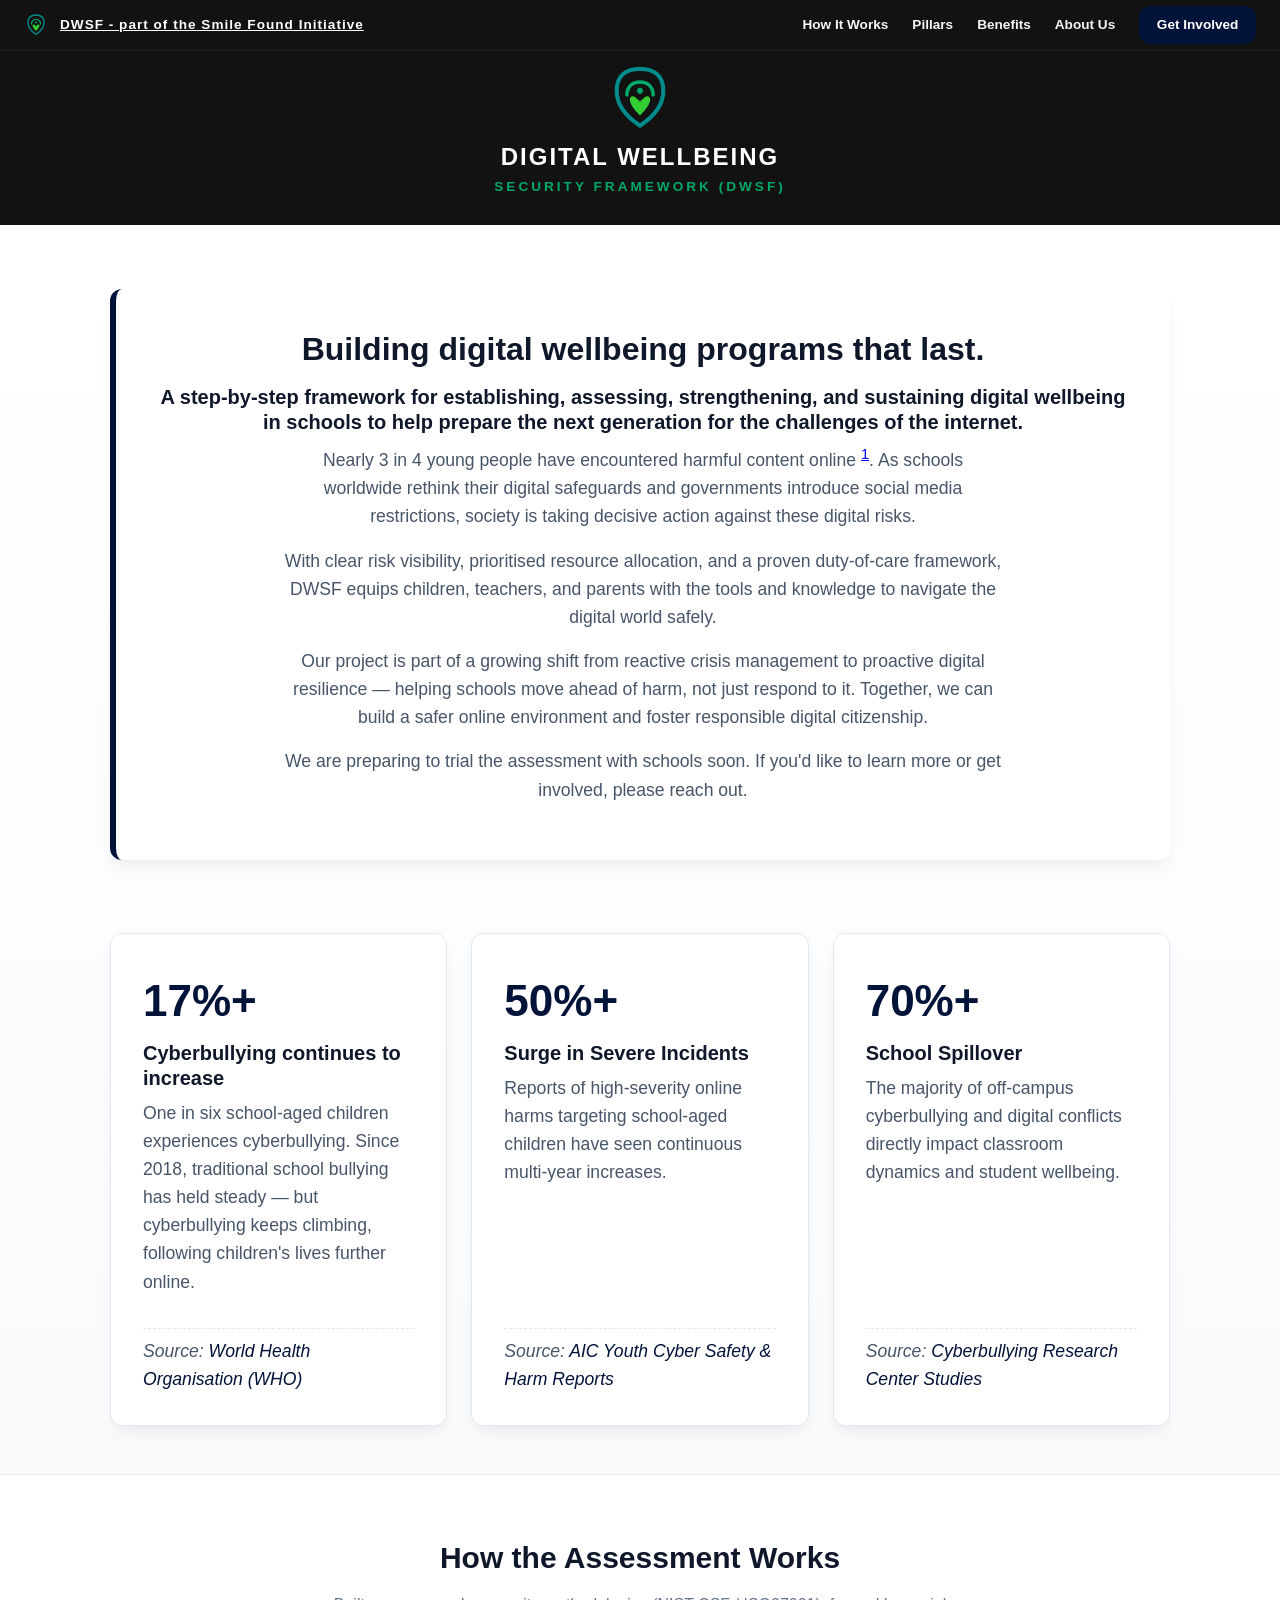
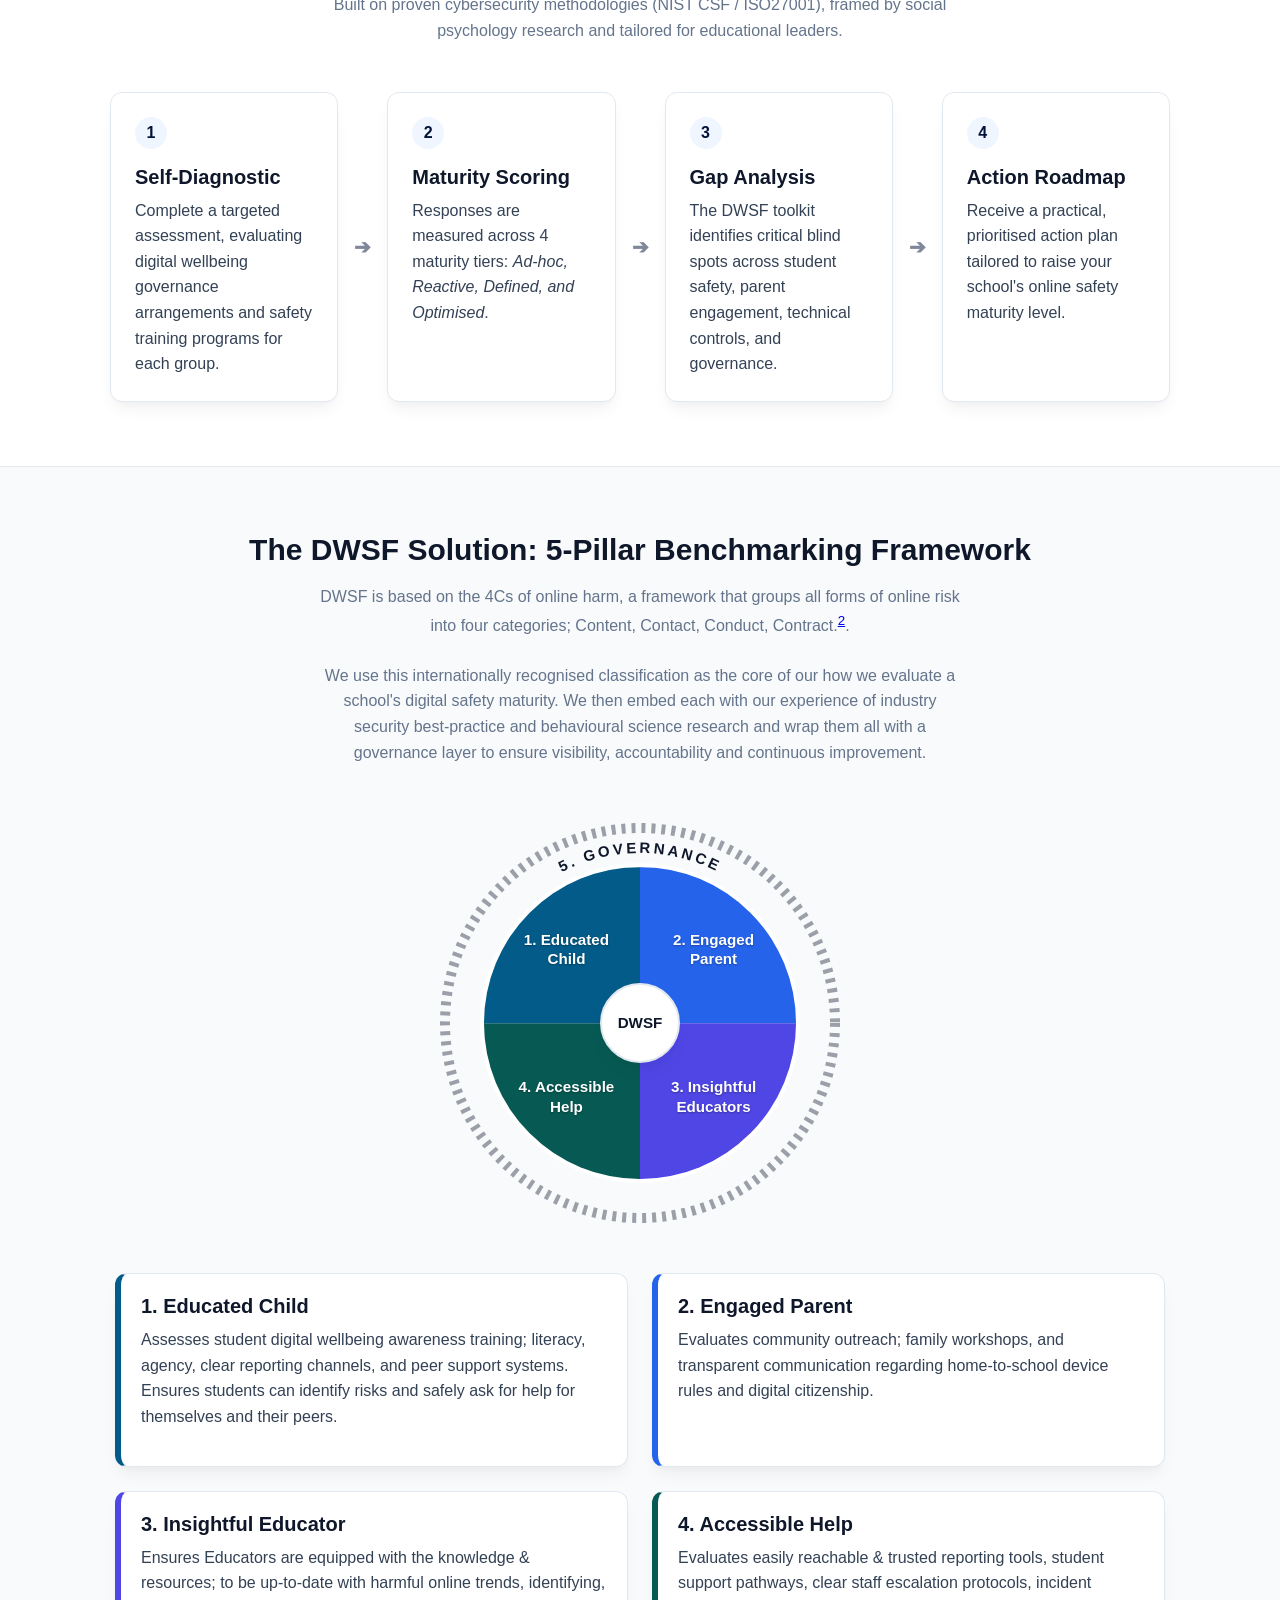
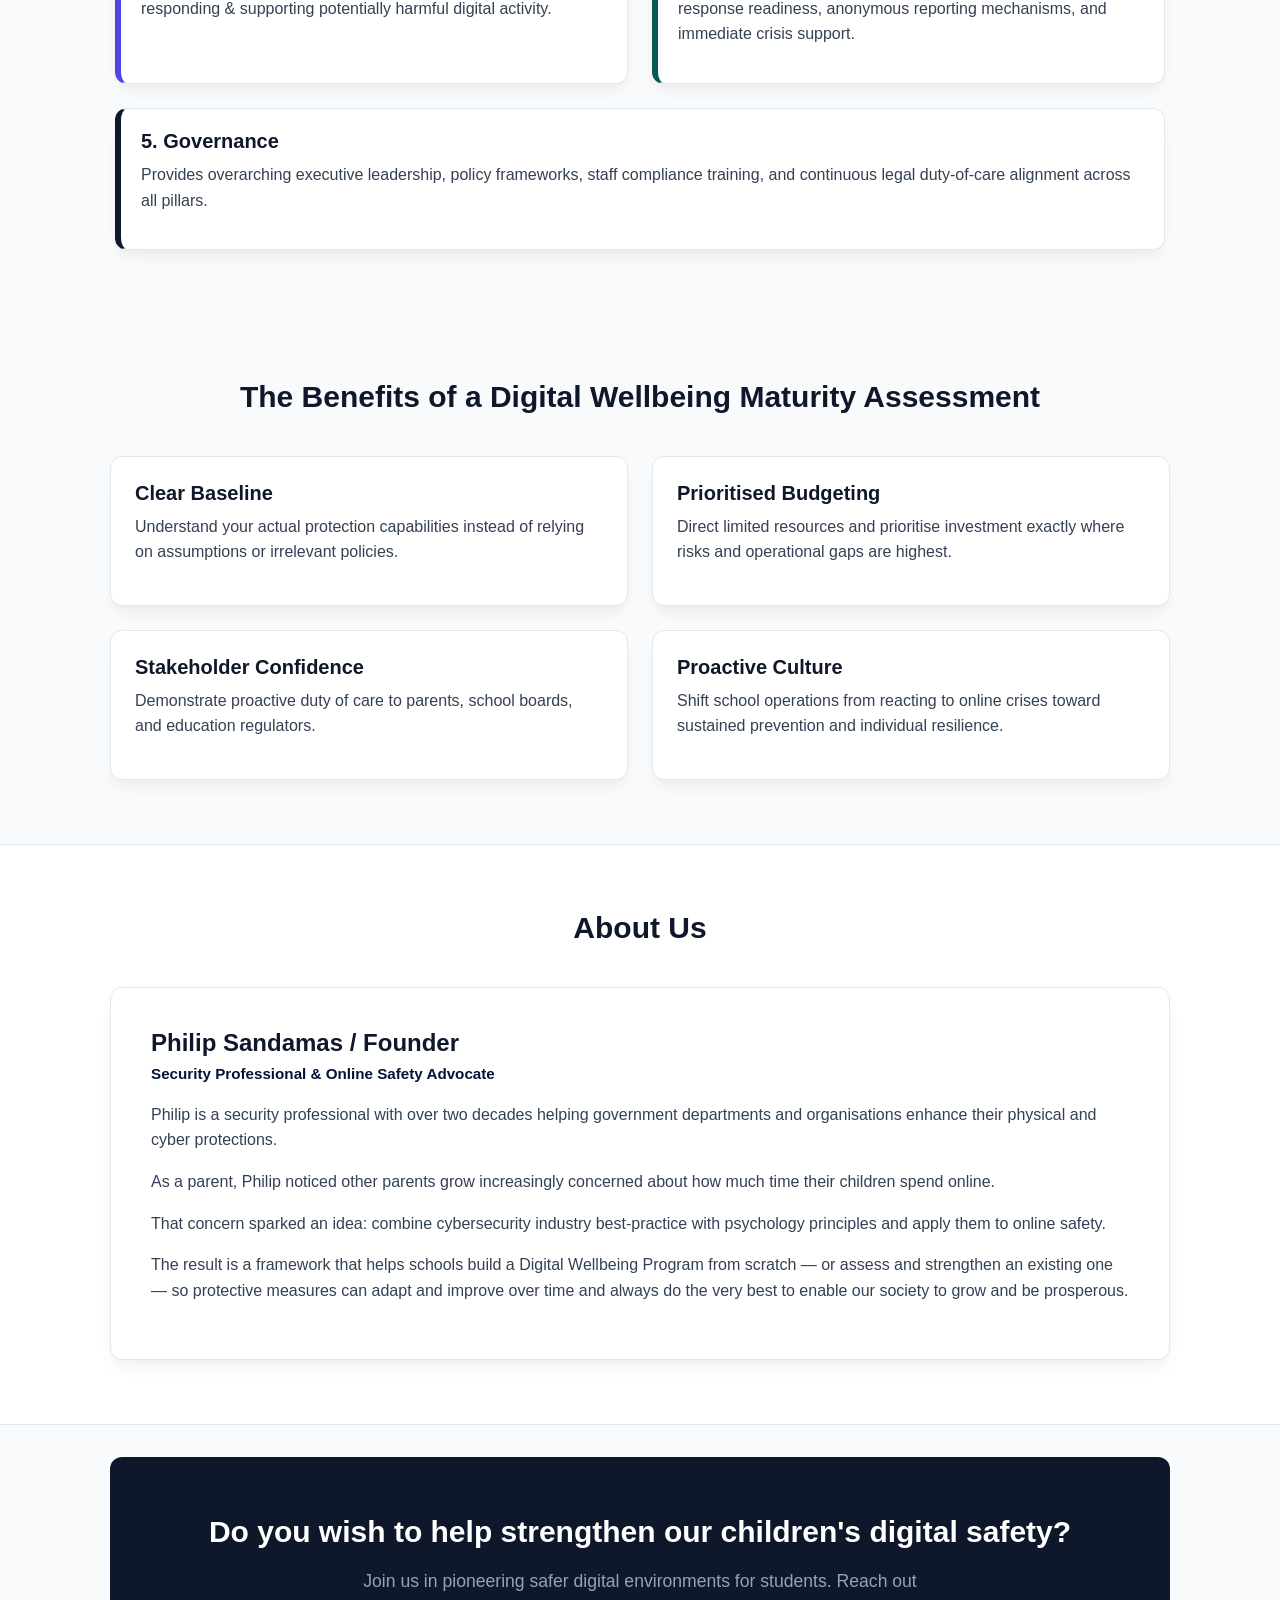
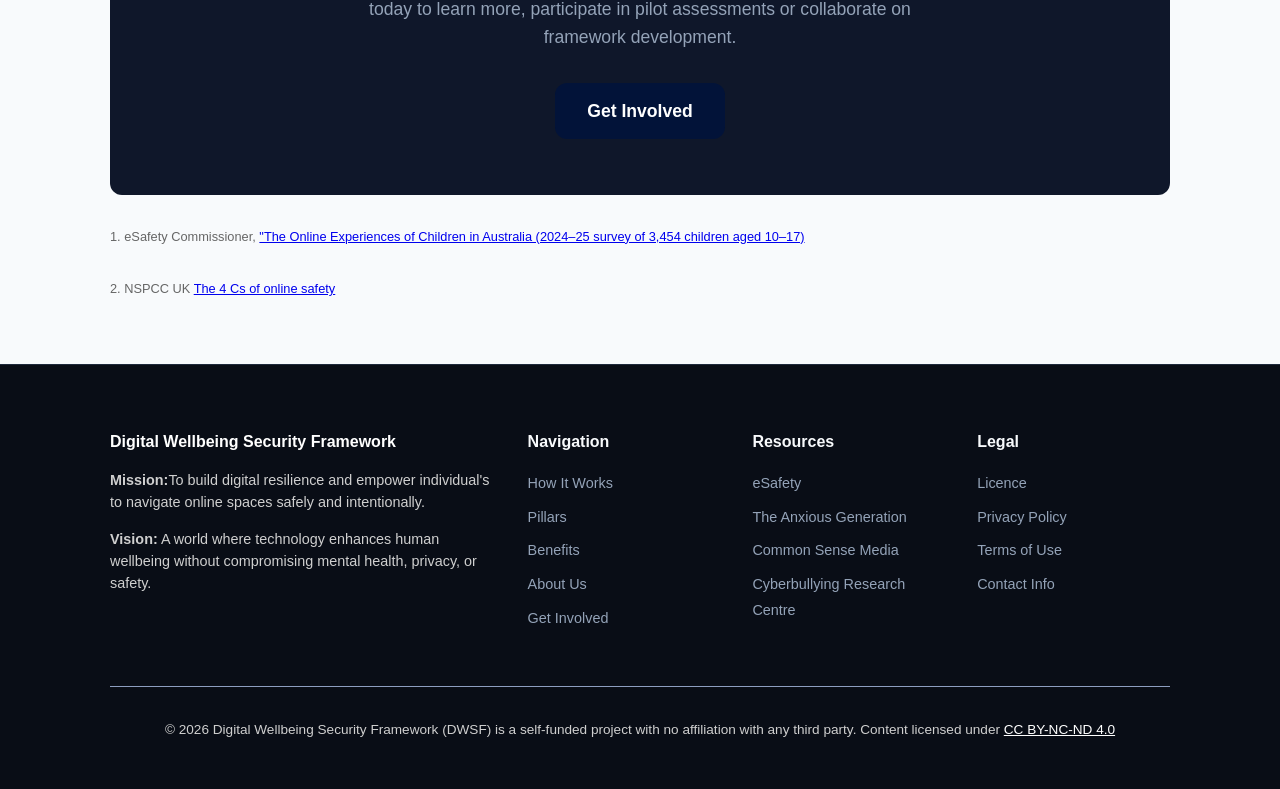
==== commit 5761c66c: "Update index.html" ====
--- a/index.html
+++ b/index.html
@@ -211,7 +211,7 @@
 
         <div class="legend-card users">
           <h3>3. Insightful Educator</h3>
-          <p>Ensures Educators are equiped with the knowledge & resources; to be up-to-date with harmful online trends, identifying, responding & supporting potentially harmful digital activity.</p>
+          <p>Ensures Educators are equipped with the knowledge & resources; to be up-to-date with harmful online trends, identifying, responding & supporting potentially harmful digital activity.</p>
         </div>
 
         <div class="legend-card help">
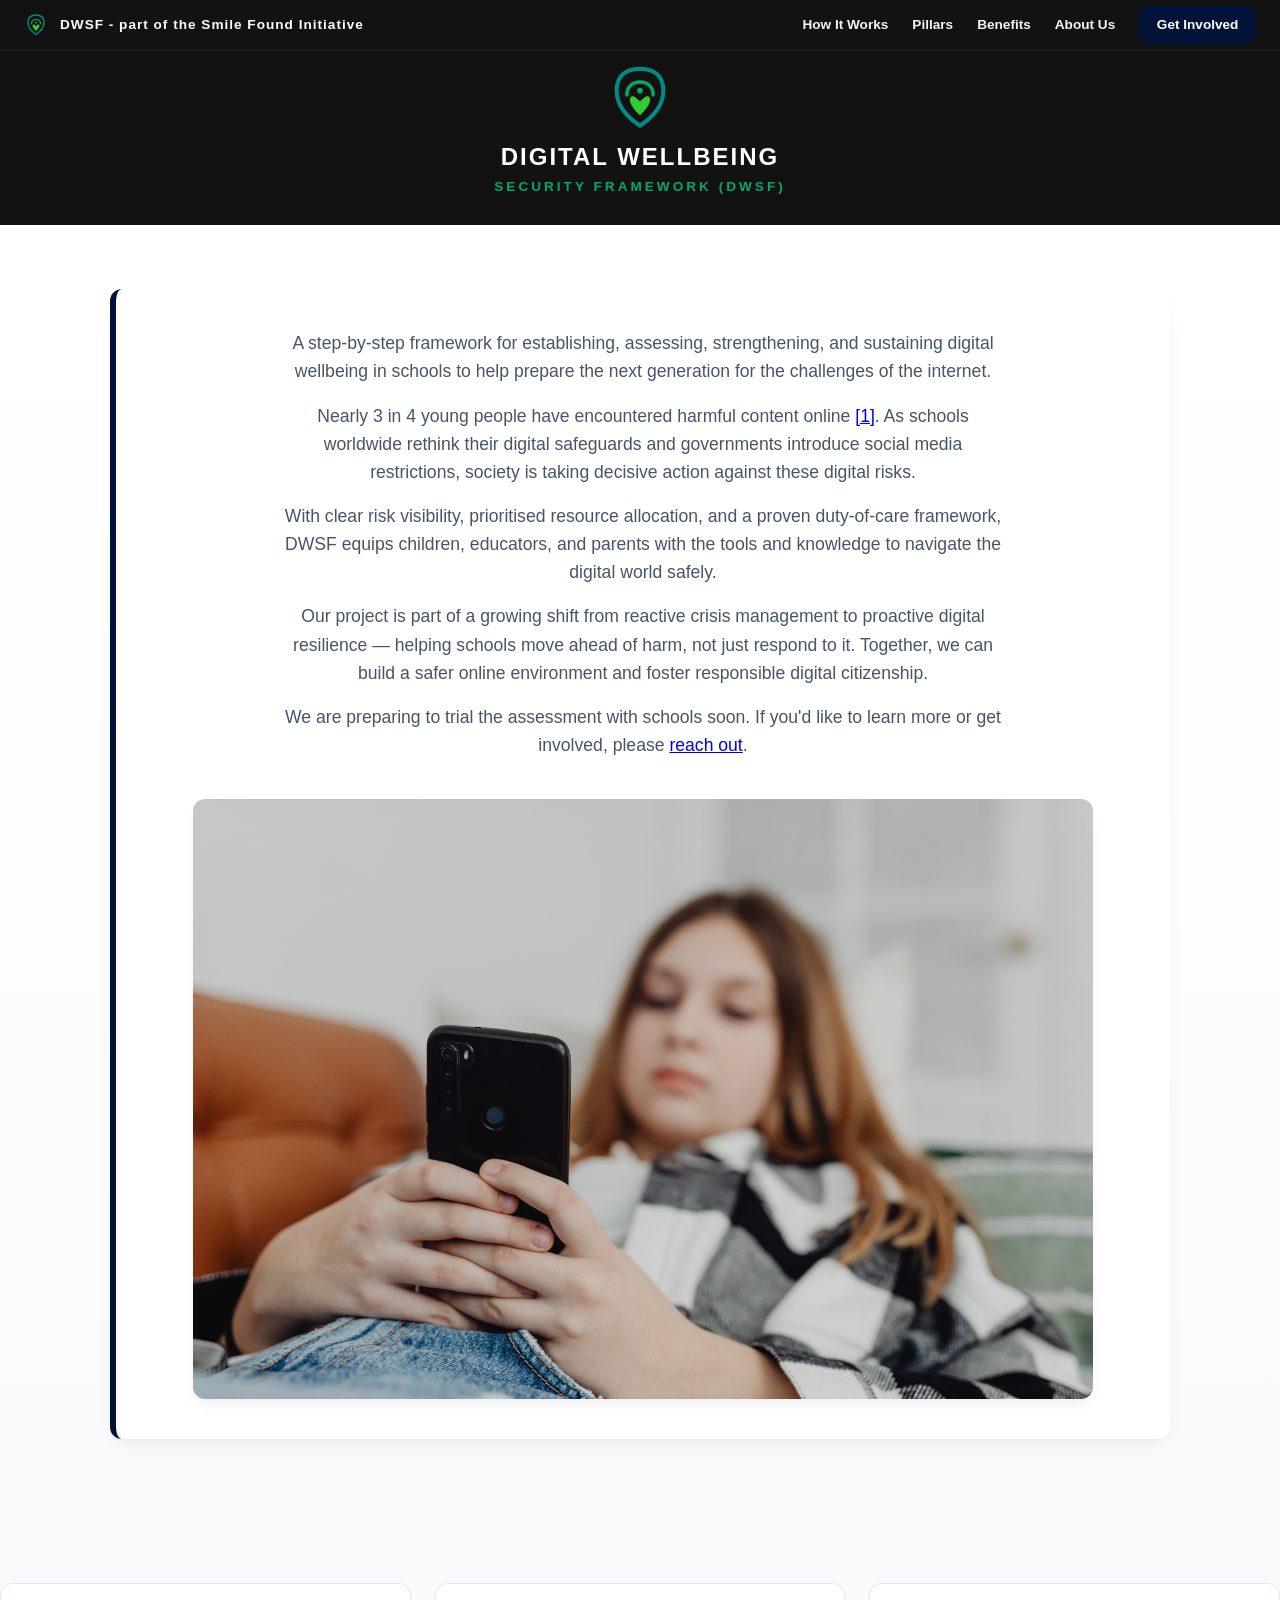
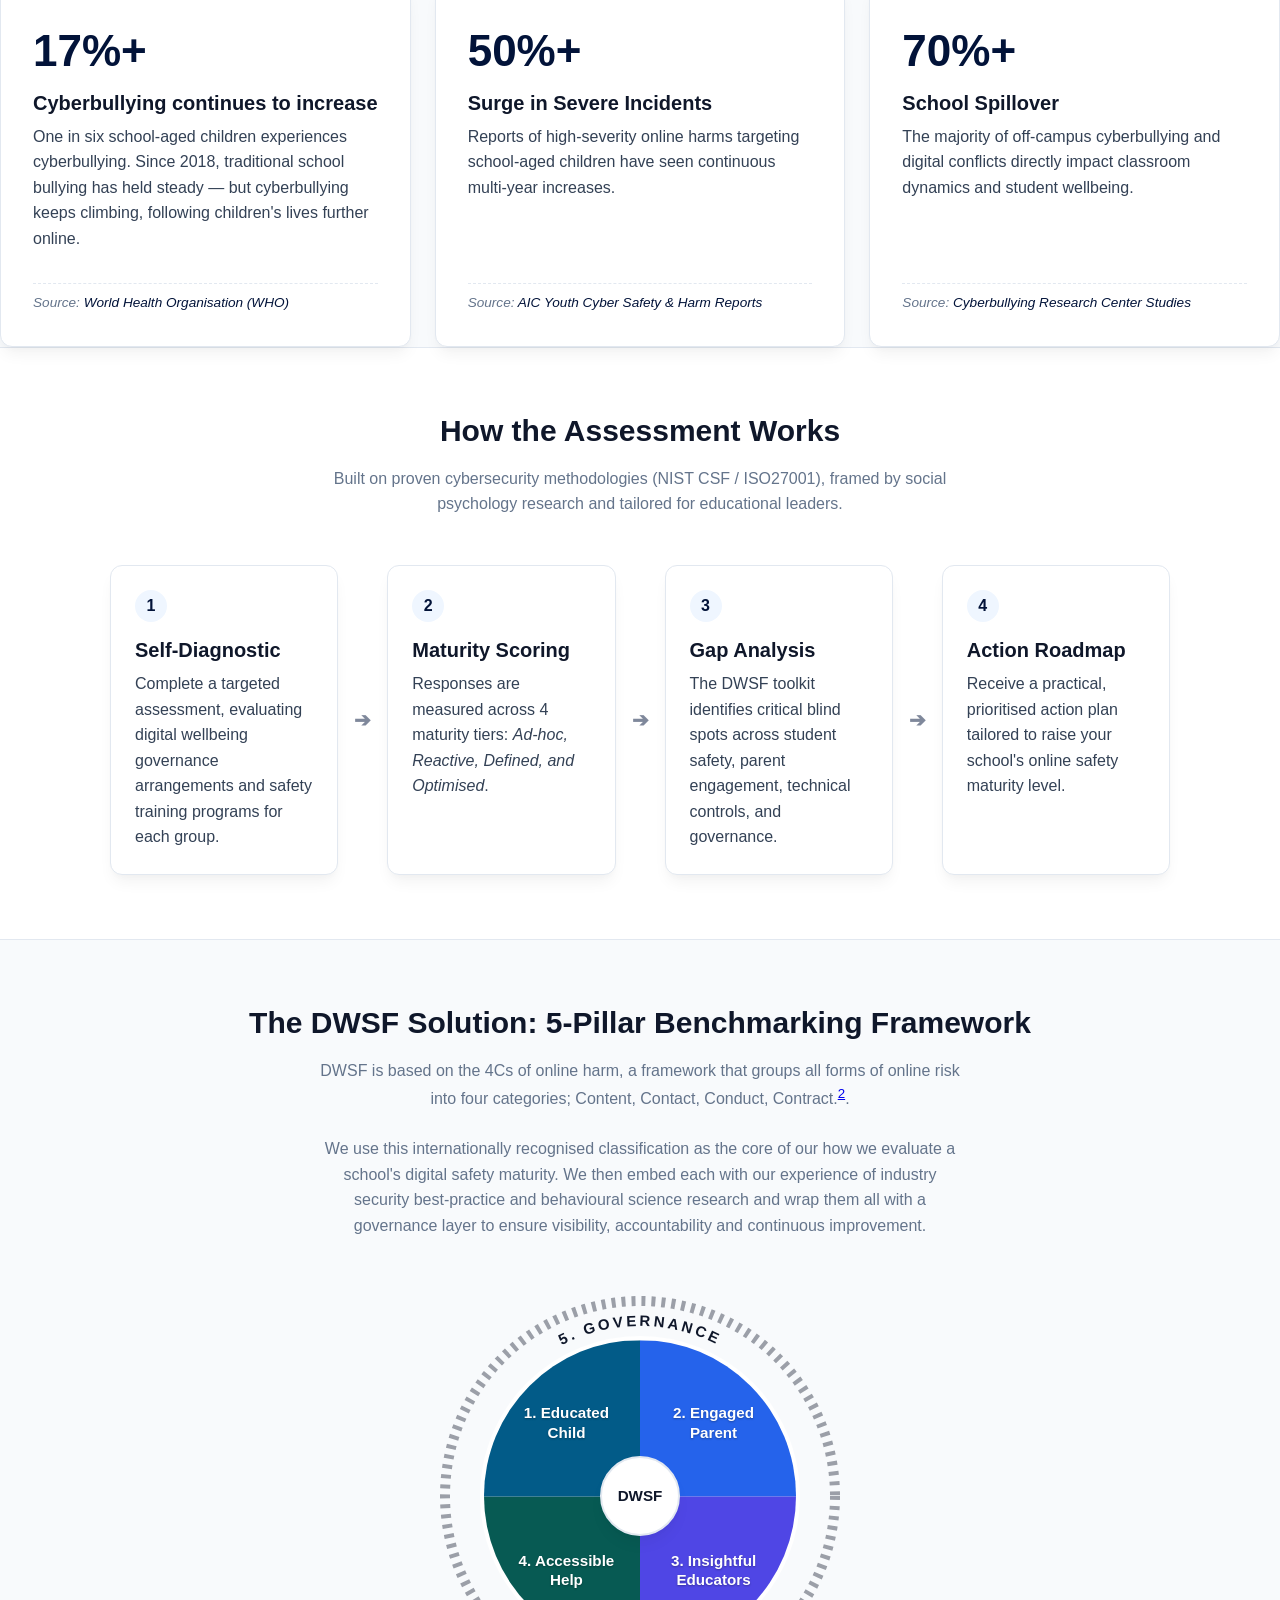
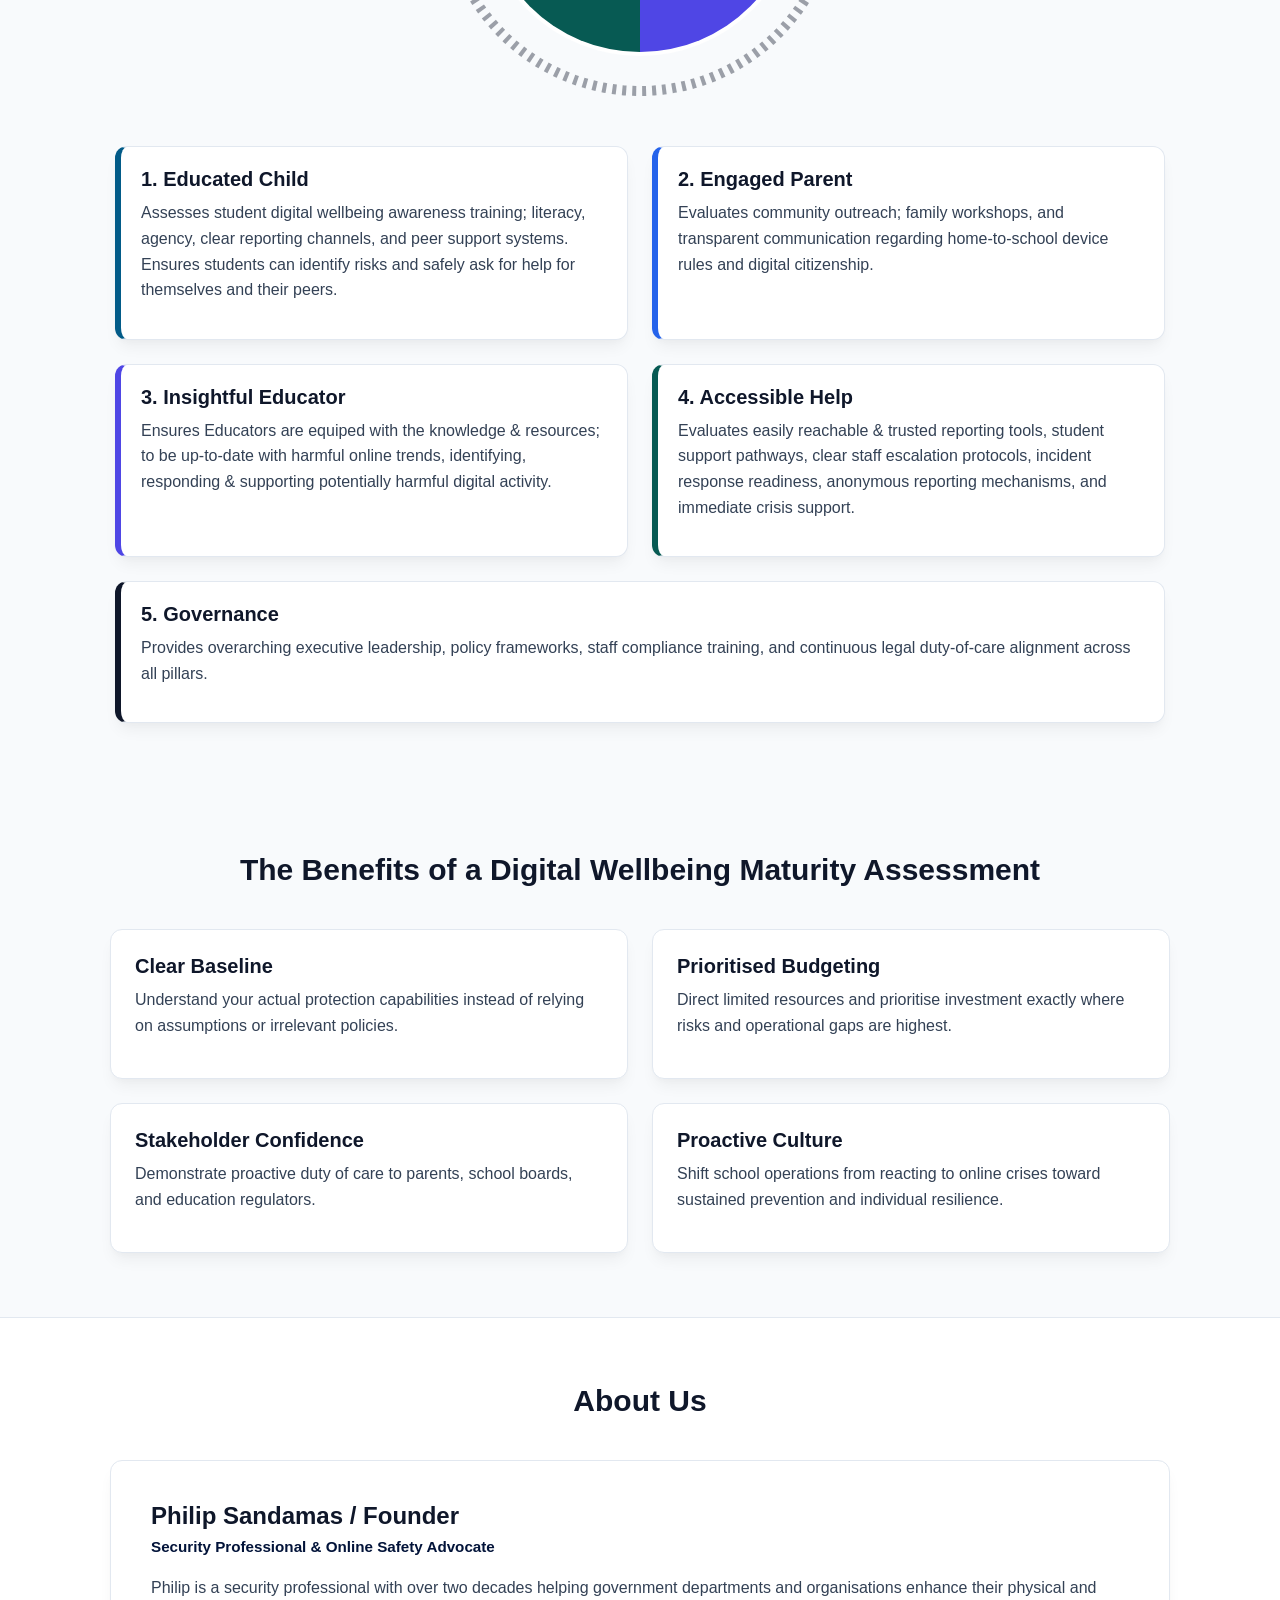
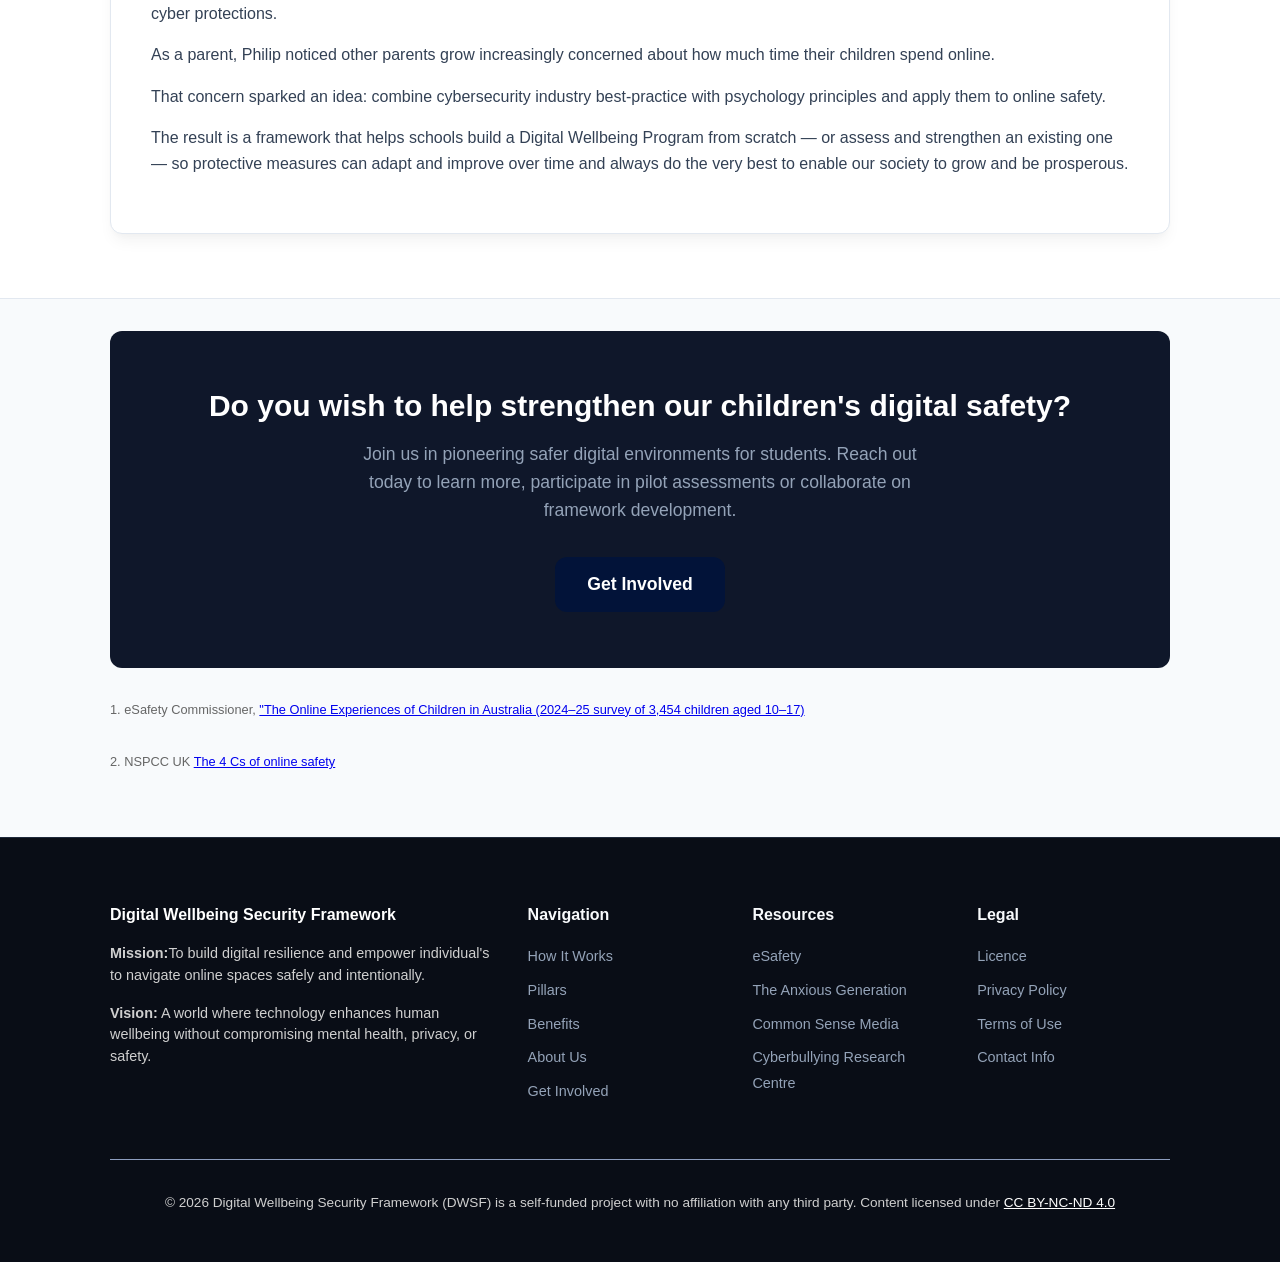
==== commit 6b7a008b: "Add files via upload" ====
--- a/index.html
+++ b/index.html
@@ -5,9 +5,13 @@
 <meta name="viewport" content="width=device-width, initial-scale=1.0">
 <title>Digital Wellbeing Security Framework (DWSF).</title>
 
+<title>DWSF — Digital Wellbeing & Security Framework for Schools</title>
+
+<meta name="description" content="A duty-of-care framework helping schools, parents, and policymakers build proactive digital wellbeing programs for the next generation. Partnership and investment enquiries welcome.">
+
   <link rel="stylesheet" href="style.css">
 
-  <!--icon in title url bar. If removing, rememnber the four SVG files in root-->
+  <!--icon in title url bar. If removing, remember the four SVG files in root-->
 <link rel="icon" href="/favicon.ico" sizes="any">
   <link rel="icon" href="icon.svg" type="image/svg+xml">
   <link rel="apple-touch-icon" href="apple-touch-icon.png">
@@ -19,10 +23,10 @@
 <header class="site-header">
   <div class="header-logo">
     <svg class="logo-icon-header" viewBox="0 0 240 240" fill="none" xmlns="http://www.w3.org/2000/svg">
-      <path d="M120 20 C170 20 200 45 200 95 C200 155 150 195 120 215 C90 195 40 155 40 95 C40 45 70 20 120 20 Z" stroke="#008B8B" stroke-width="14" fill="none" stroke-linejoin="round"/>
-      <path d="M75 110 C75 80 95 65 120 65 C145 65 165 80 165 110" stroke="#00A86B" stroke-width="12" stroke-linecap="round" fill="none"/>
-      <circle cx="120" cy="95" r="10" fill="#00A86B"/>
-      <path d="M120 180 C100 160 85 140 85 125 C85 115 95 110 105 118 L120 132 L135 118 C145 110 155 115 155 125 C155 140 140 160 120 180 Z" fill="#32CD32"/>
+      <path d="M120 20 C170 20 200 45 200 95 C200 155 150 195 120 215 C90 195 40 155 40 95 C40 45 70 20 120 20 Z" stroke="#008B8B" stroke-width="14" fill="none" stroke-linejoin="round"/> <!--outer shield outline-->
+      <path d="M75 110 C75 80 95 65 120 65 C145 65 165 80 165 110" stroke="#00A86B" stroke-width="12" stroke-linecap="round" fill="none"/><!--innner arc-->
+      <circle cx="120" cy="95" r="10" fill="#00A86B"/> <!--dot-->
+      <path d="M120 180 C100 160 85 140 85 125 C85 115 95 110 105 118 L120 132 L135 118 C145 110 155 115 155 125 C155 140 140 160 120 180 Z" fill="#32CD32"/><!--sprout leaf-->
     </svg>
     <a href="#top" class="header-title">DWSF - part of the Smile Found Initiative</a>
   </div>
@@ -58,22 +62,63 @@
 <!-- ============ CONTENT INTRO ============ -->
 <section class="hero-content">
   <div class="container">
-
     <div class="hero-box">
-    <h2>Building digital wellbeing programs that last.</h2>
-
-    <h3>A step-by-step framework for establishing, assessing, strengthening, and sustaining digital wellbeing in schools to help prepare the next generation for the challenges of the internet.</h3>
-
-    <p>Nearly 3 in 4 young people have encountered harmful content online <sup><a href="#footnote-1" id="ref-1">1</a></sup>. As schools worldwide rethink their digital safeguards and governments introduce social media restrictions, society is taking decisive action against these digital risks.</p>
-
-    <p>With clear risk visibility, prioritised resource allocation, and a proven duty-of-care framework, DWSF equips children, teachers, and parents with the tools and knowledge to navigate the digital world safely.</p>
-
-   <p>Our project is part of a growing shift from reactive crisis management to proactive digital resilience — helping schools move ahead of harm, not just respond to it. Together, we can build a safer online environment and foster responsible digital citizenship.</p>
-
-    <p>We are preparing to trial the assessment with schools soon. If you'd like to learn more or get involved, please reach out.</p>
-    </div>
-    <br>
+      <!-- Desktop version -->
+      <p class="desktop-only">
+        A step-by-step framework for establishing, assessing, strengthening, and sustaining
+        digital wellbeing in schools to help prepare the next generation for the challenges
+        of the internet.
+      </p>
+      <p class="desktop-only">
+        Nearly 3 in 4 young people have encountered harmful content online
+        <a href="#footnote-1" aria-label="Footnote 1: source">[1]</a>.
+        As schools worldwide rethink their digital safeguards and governments introduce
+        social media restrictions, society is taking decisive action against these digital risks.
+      </p>
+      <p class="desktop-only">
+        With clear risk visibility, prioritised resource allocation, and a proven duty-of-care
+        framework, DWSF equips children, educators, and parents with the tools and knowledge
+        to navigate the digital world safely.
+      </p>
+      <p class="desktop-only">
+        Our project is part of a growing shift from reactive crisis management to proactive
+        digital resilience — helping schools move ahead of harm, not just respond to it.
+        Together, we can build a safer online environment and foster responsible digital citizenship.
+      </p>
+      <p class="desktop-only">
+        We are preparing to trial the assessment with schools soon. If you'd like to learn
+        more or get involved, please <a href="#contact">reach out</a>.
+      </p>
+
+
+
+      <!-- Mobile version -->
+      <p class="mobile-only hero-stat">
+        Nearly 3 in 4 young people have encountered harmful content online
+        <a href="#footnote-1" aria-label="Footnote 1: source">[1]</a>.
+      </p>
+      <p class="mobile-only">
+        As governments move to ban social media for young people, DWSF gives schools a
+        step-by-step framework to build digital wellbeing proactively — not just react after an incident.
+      </p>
+      <p class="mobile-only">
+        We're trialling the assessment with schools soon.
+        <a href="#contact" class="cta">Get involved →</a>
+      </p>
+
+      <img src="girlonphone.jpg" alt="Descriptive text about the image" class="hero-image">
+    </div>
+
+    <!-- Stat boxes -->
+    <div class="stat-grid">
+      <!-- ...your existing three stat-card divs stay exactly as they are... -->
+    </div>
+  </div>
+</section>
    
+
+    
+    <!--Stat boxes-->
 
     <div class="stat-grid">
       <div class="stat-card">
@@ -211,7 +256,7 @@
 
         <div class="legend-card users">
           <h3>3. Insightful Educator</h3>
-          <p>Ensures Educators are equipped with the knowledge & resources; to be up-to-date with harmful online trends, identifying, responding & supporting potentially harmful digital activity.</p>
+          <p>Ensures Educators are equiped with the knowledge & resources; to be up-to-date with harmful online trends, identifying, responding & supporting potentially harmful digital activity.</p>
         </div>
 
         <div class="legend-card help">
--- a/style.css
+++ b/style.css
@@ -170,7 +170,15 @@
   box-shadow: var(--shadow);
   padding: 2.5rem;
 }
-
+.hero-image {
+  width: 100%;
+  max-width: 900px;
+  height: auto;
+  margin: 2.5rem auto 0;
+  display: block;
+  border-radius: var(--radius);
+  box-shadow: var(--shadow);
+}
 /* ============ STAT GRID ============ */
 .stat-grid {
   display: grid;
@@ -609,3 +617,37 @@
   .slice-text { font-size: 0.75rem; width: 85px; }
   .pie-center-hub { width: 65px; height: 65px; font-size: 0.8rem; }
 }
+
+.header-title {
+  cursor: pointer;
+  text-decoration: none;
+  transition: opacity 0.2s ease;
+}
+
+.header-title:hover {
+  opacity: 0.7;
+  text-decoration: none;
+}
+
+/*enabling desktop and mobile browser different hero text */
+.mobile-only { display: none; }
+.desktop-only { display: block; }
+
+@media (max-width: 768px) {
+  .desktop-only { display: none; }
+  .mobile-only  { display: block; }
+
+  .hero-stat {
+    font-size: 1.1rem;
+    font-weight: 600;
+  }
+
+  .cta {
+    font-weight: 600;
+  }
+
+   .hero-image-placeholder,
+  .hero-image {
+    aspect-ratio: 4 / 3;
+    margin-top: 1.5rem;}
+}
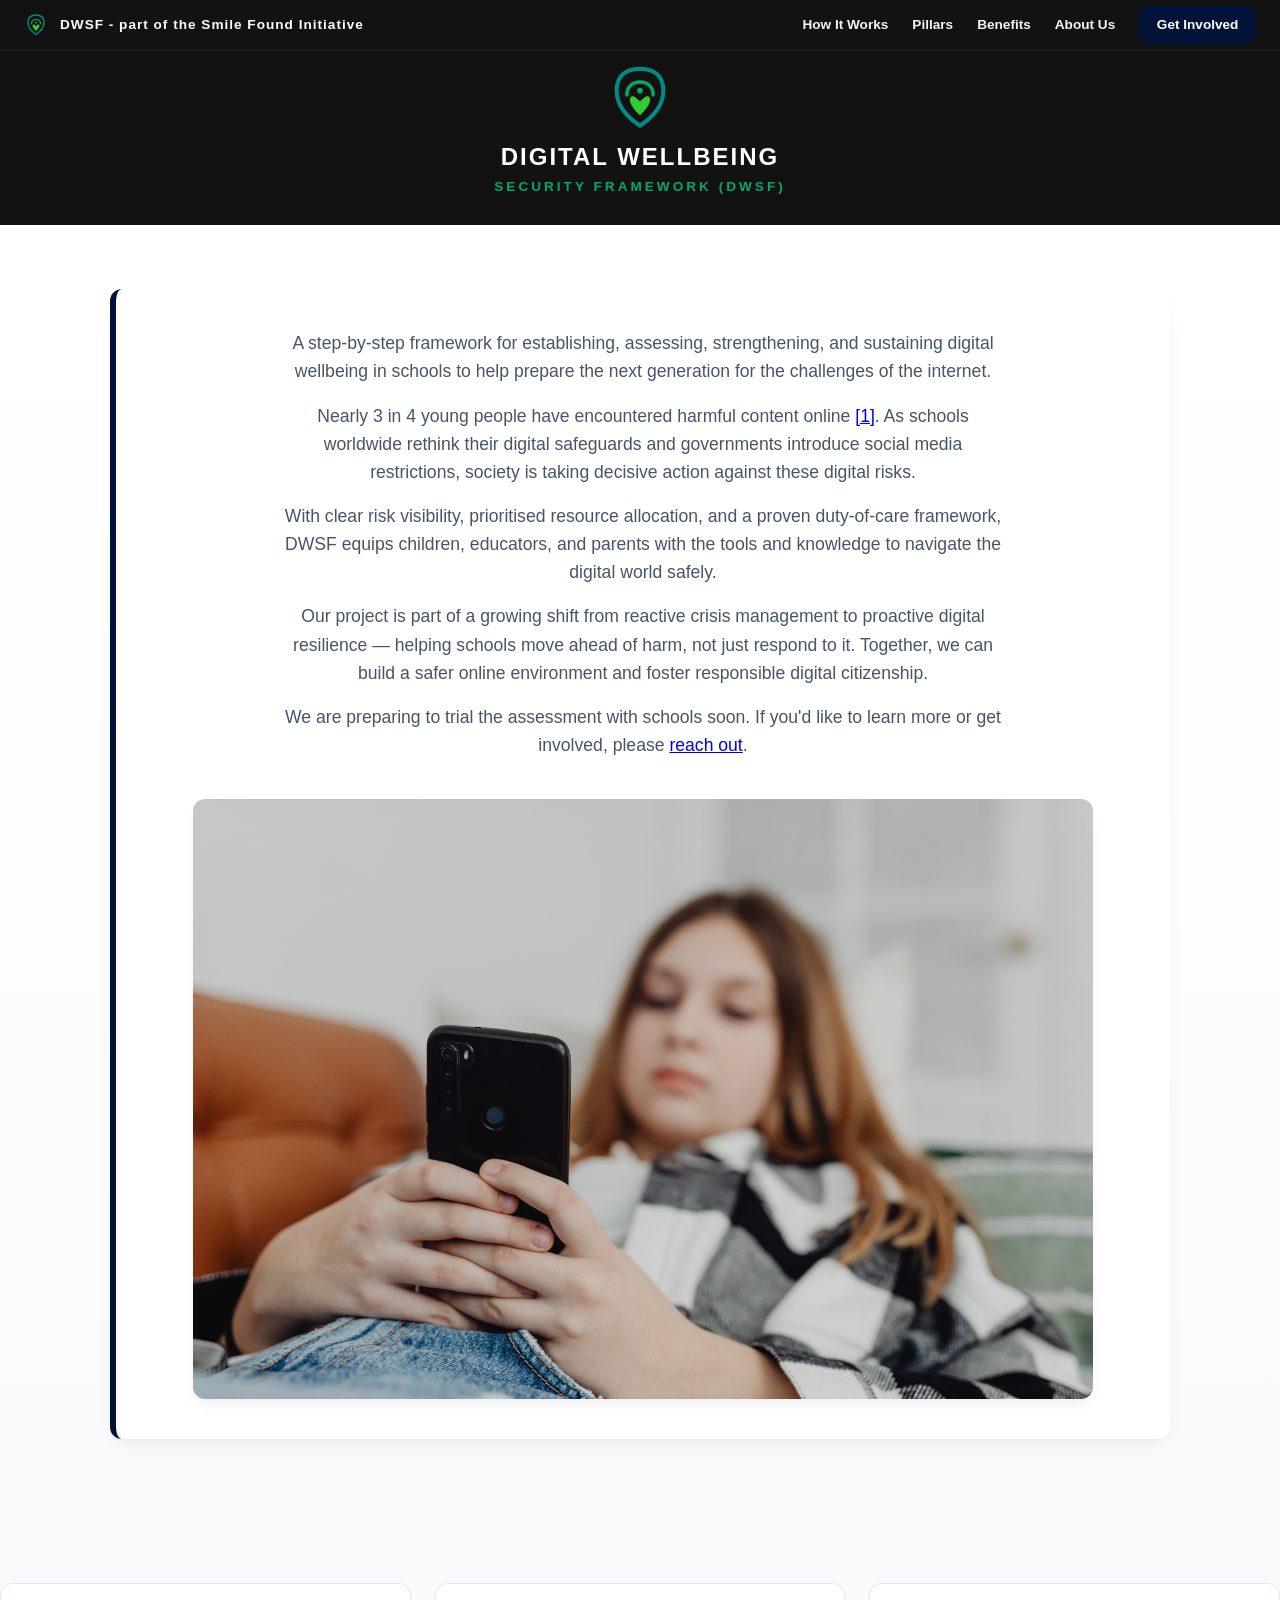
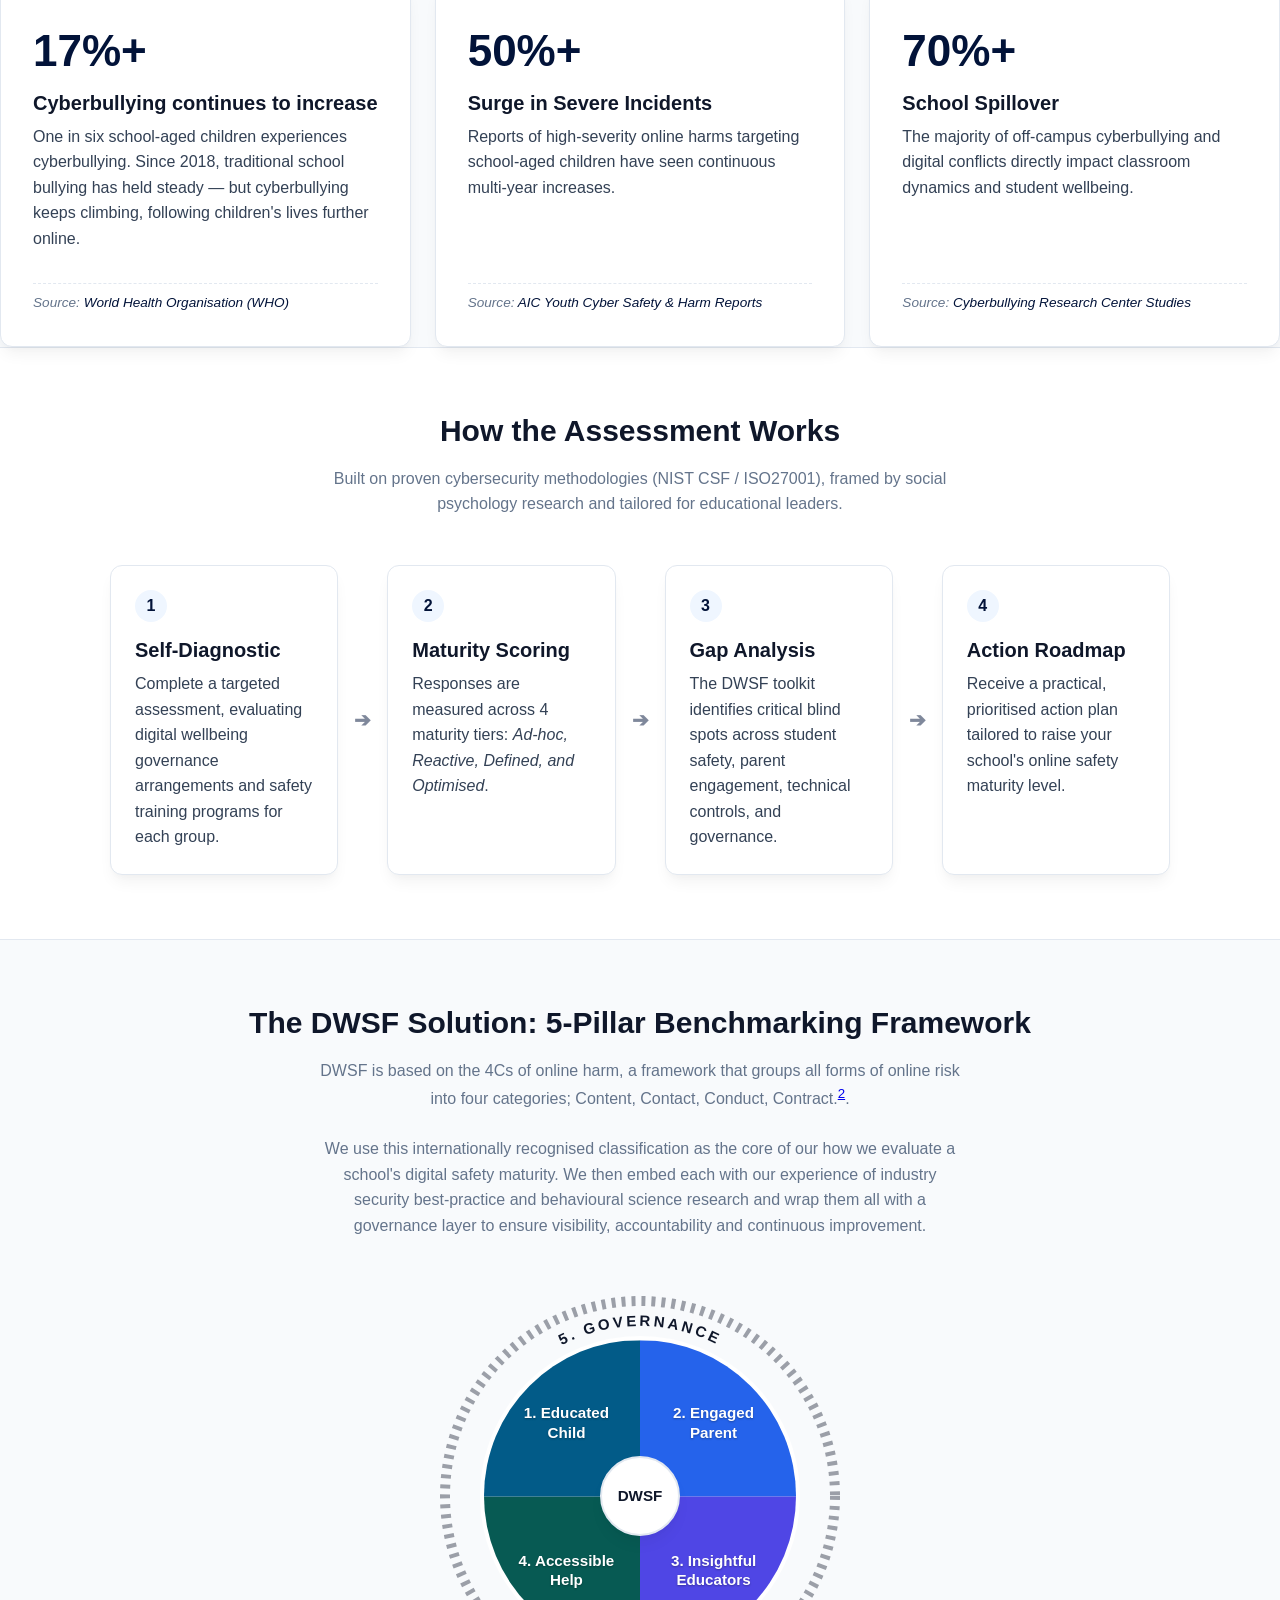
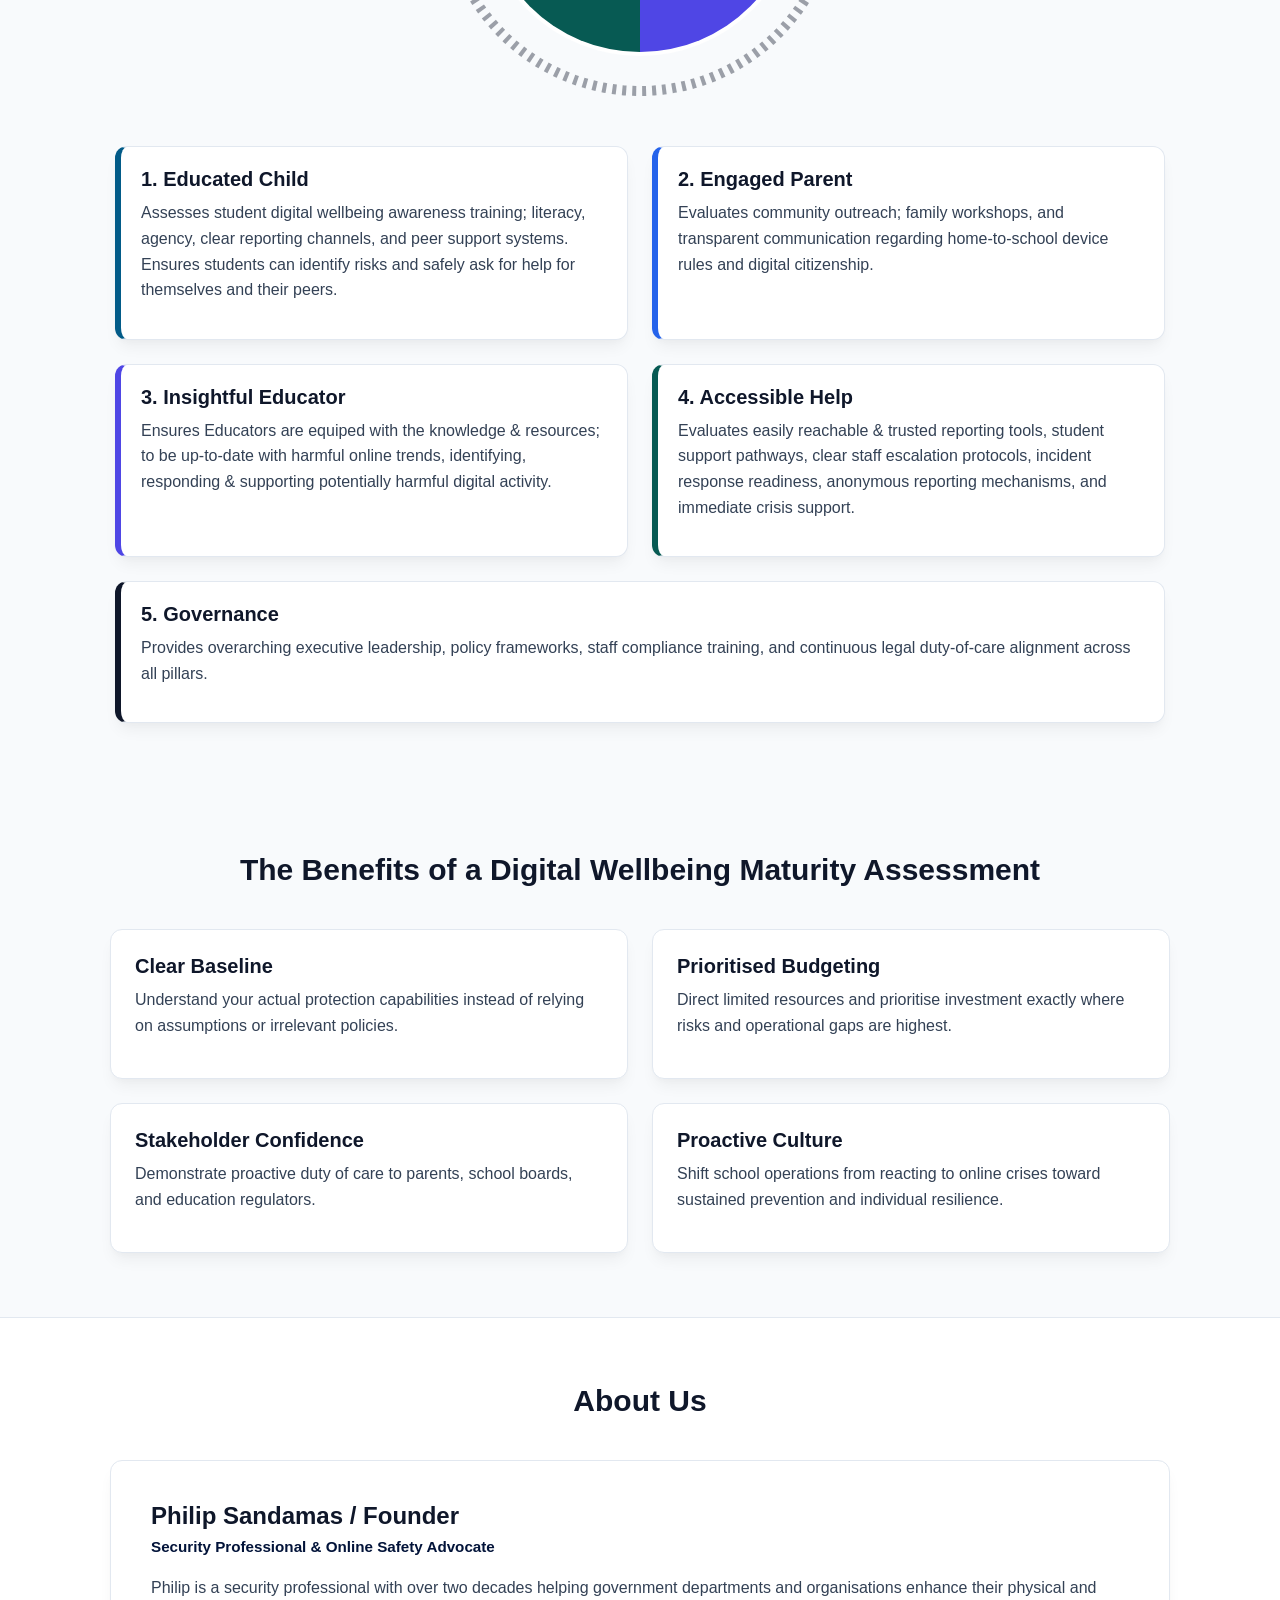
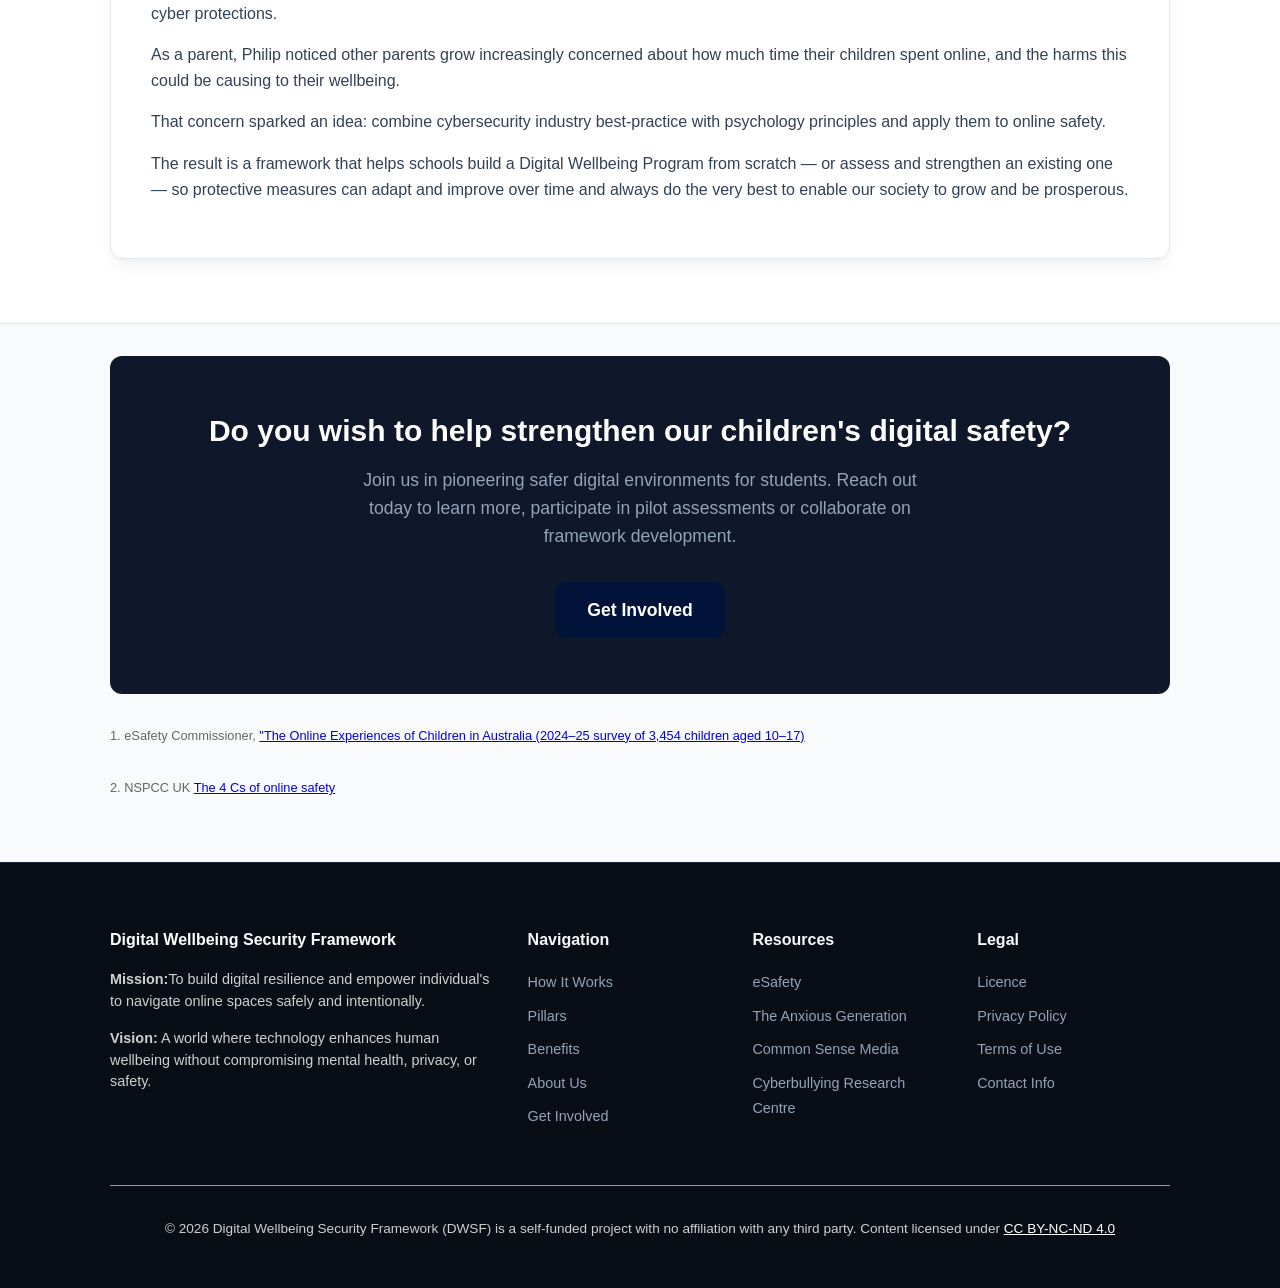
==== commit 164abe63: "Update index.html" ====
--- a/index.html
+++ b/index.html
@@ -106,7 +106,7 @@
         <a href="#contact" class="cta">Get involved →</a>
       </p>
 
-      <img src="girlonphone.jpg" alt="Descriptive text about the image" class="hero-image">
+      <img src="girlonphone.jpg" alt="A teenage girl laying down and scrolling on her mobile phone" class="hero-image">
     </div>
 
     <!-- Stat boxes -->
@@ -308,7 +308,7 @@
         <h3>Philip Sandamas / Founder</h3>
         <div class="about-title">Security Professional &amp; Online Safety Advocate</div>
         <p>Philip is a security professional with over two decades helping government departments and organisations enhance their physical and cyber protections.</p>
-        <p>As a parent, Philip noticed other parents grow increasingly concerned about how much time their children spend online.</p> 
+        <p>As a parent, Philip noticed other parents grow increasingly concerned about how much time their children spent online, and the harms this could be causing to their wellbeing.</p> 
         <p>That concern sparked an idea: combine cybersecurity industry best-practice with psychology principles and apply them to online safety.</p>
        <p> The result is a framework that helps schools build a Digital Wellbeing Program from scratch — or assess and strengthen an existing one — so protective measures can adapt and improve over time and always do the very best to enable our society to grow and be prosperous.</p>
       </div>
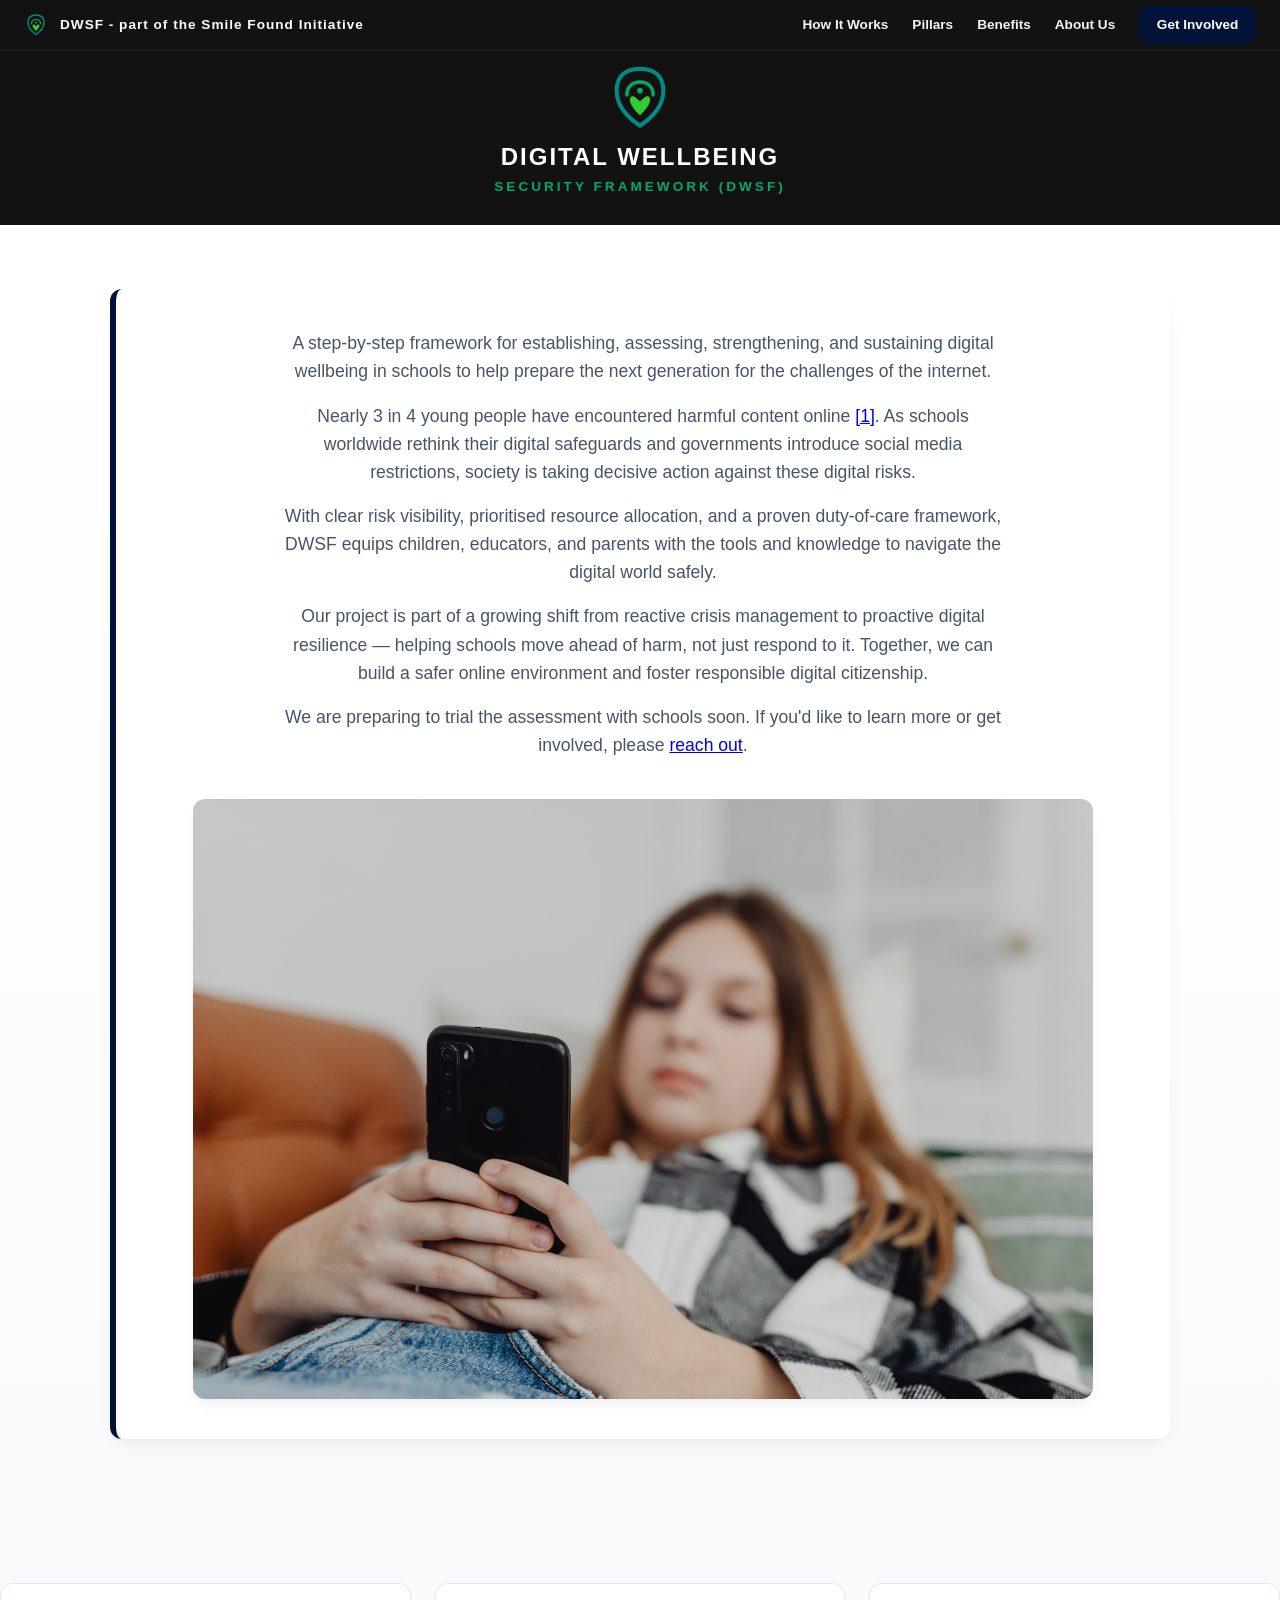
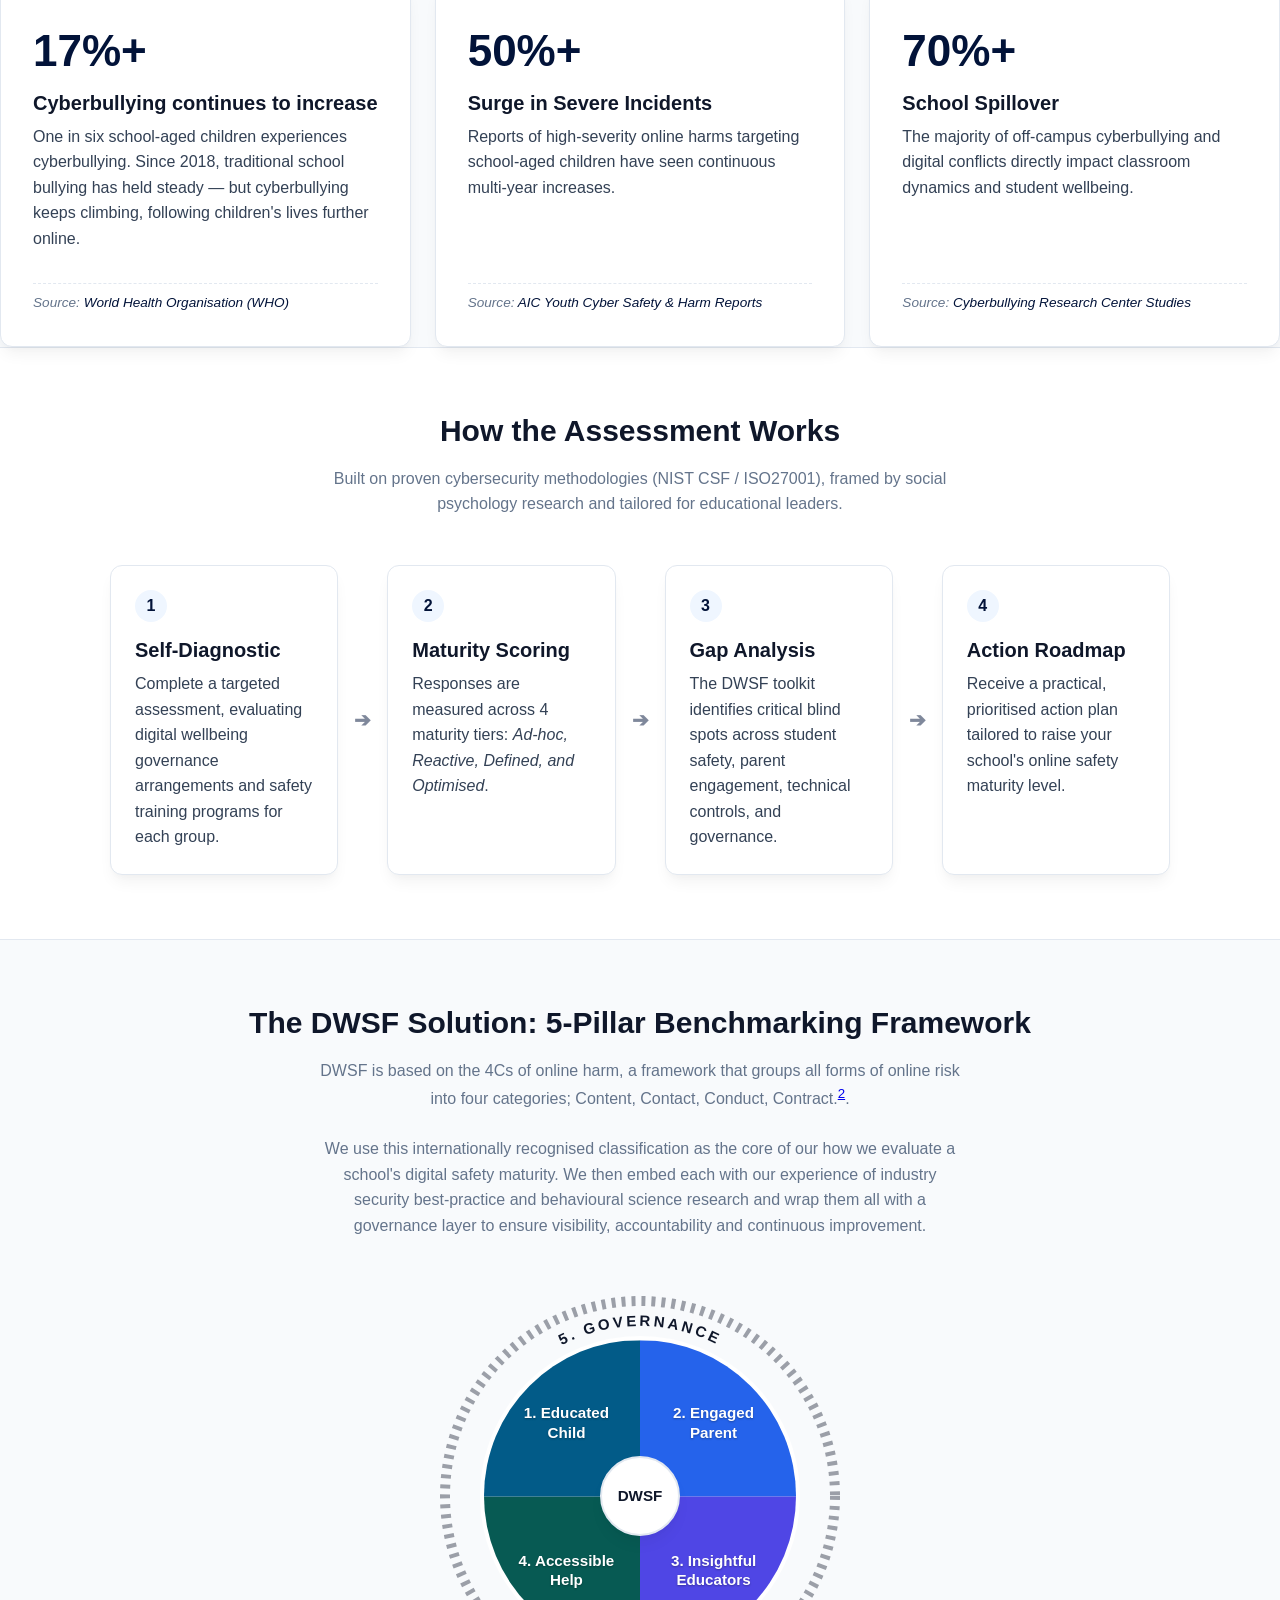
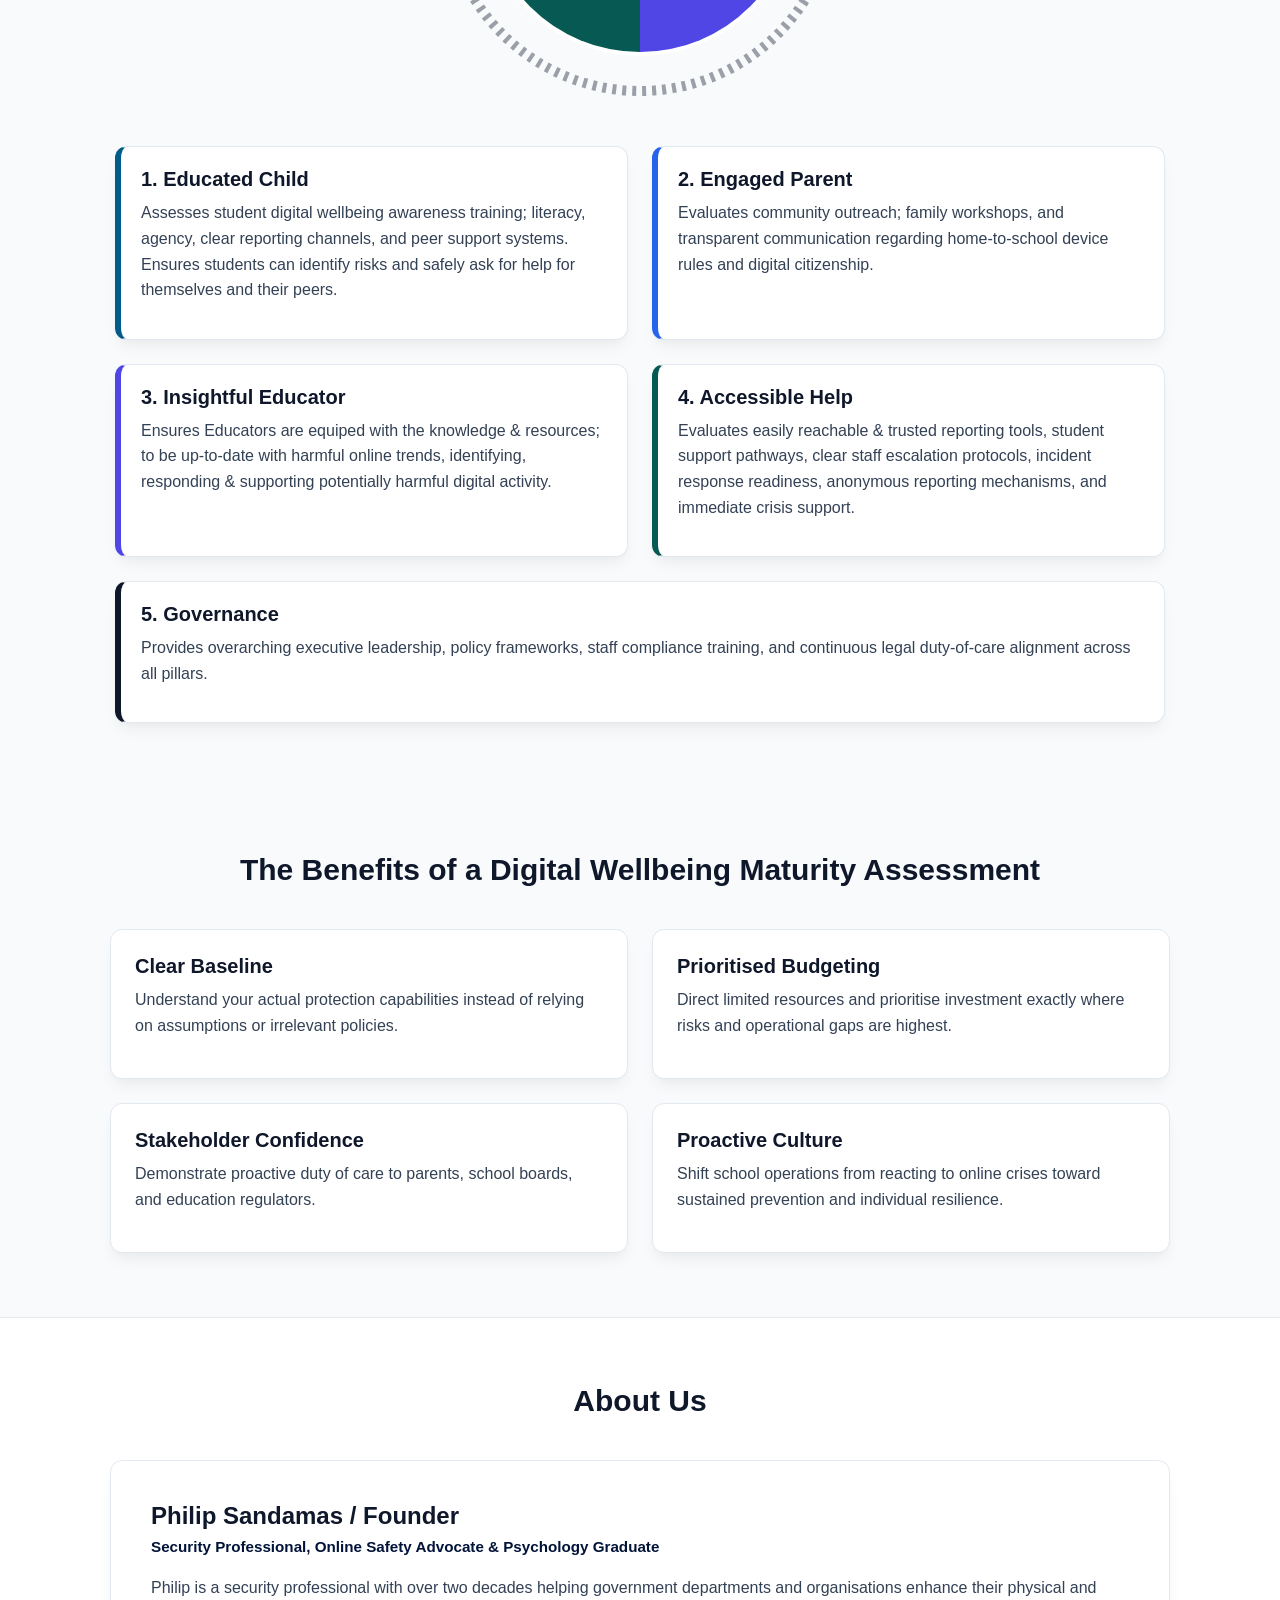
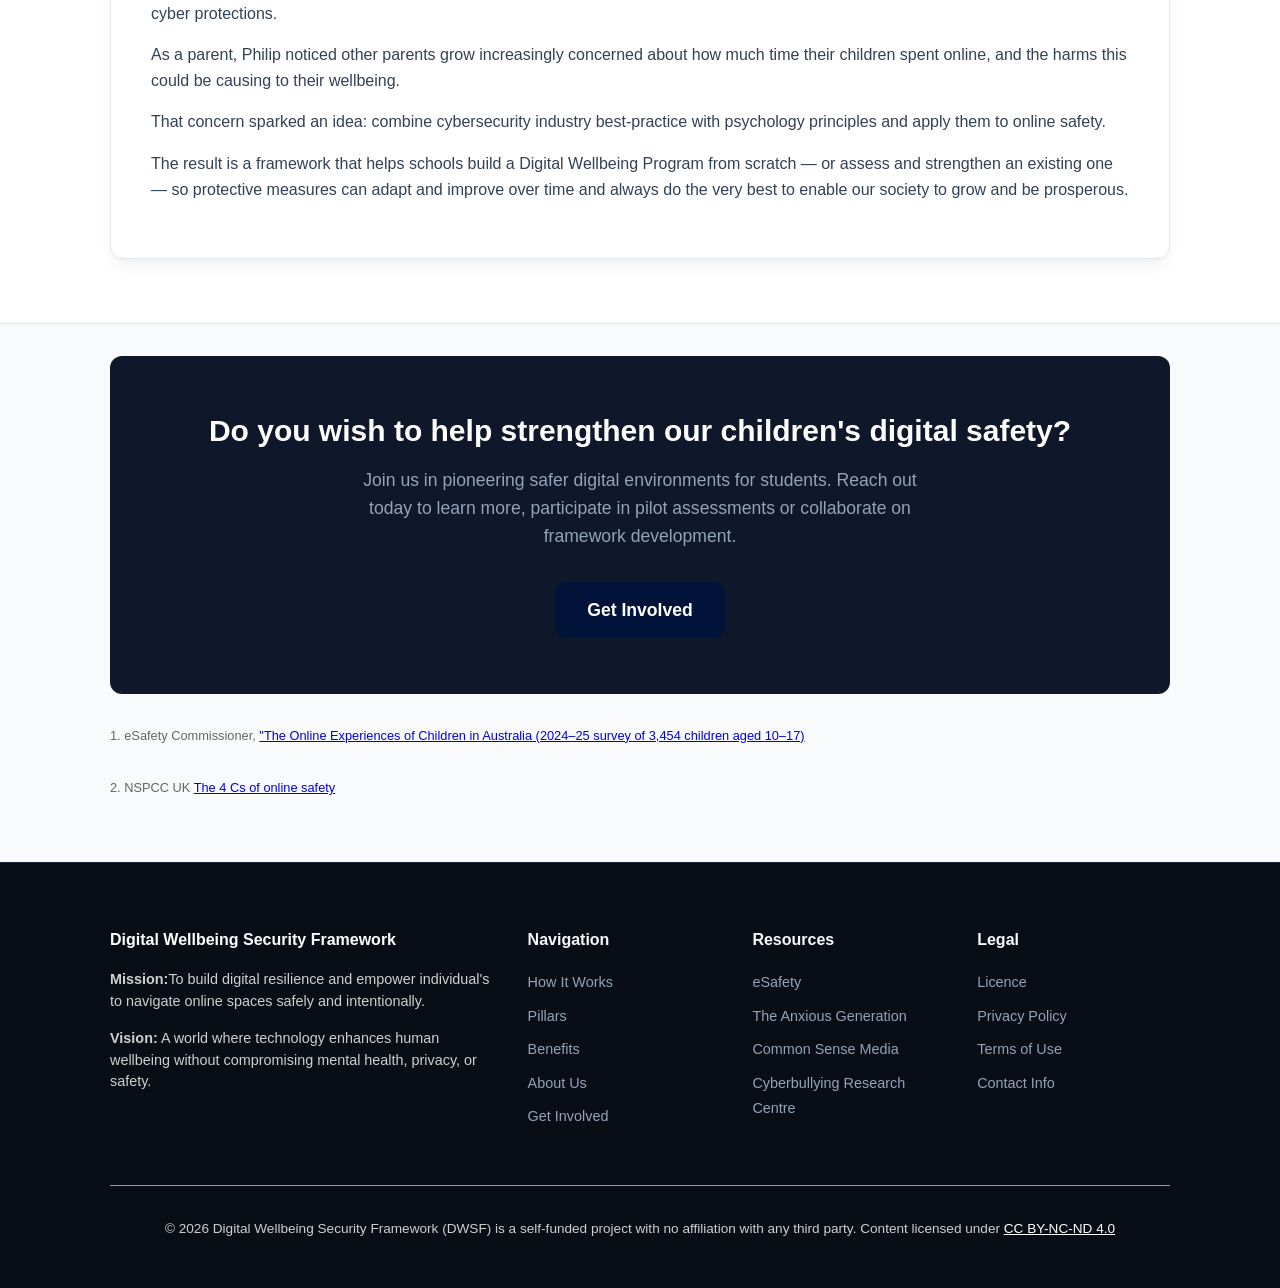
==== commit 4393254a: "Update about title for Philip Sandamas" ====
--- a/index.html
+++ b/index.html
@@ -306,7 +306,7 @@
       <!--<div class="about-avatar">Photo Placeholder</div> -->
       <div class="about-content">
         <h3>Philip Sandamas / Founder</h3>
-        <div class="about-title">Security Professional &amp; Online Safety Advocate</div>
+        <div class="about-title">Security Professional, Online Safety Advocate &amp; Psychology Graduate</div>
         <p>Philip is a security professional with over two decades helping government departments and organisations enhance their physical and cyber protections.</p>
         <p>As a parent, Philip noticed other parents grow increasingly concerned about how much time their children spent online, and the harms this could be causing to their wellbeing.</p> 
         <p>That concern sparked an idea: combine cybersecurity industry best-practice with psychology principles and apply them to online safety.</p>
